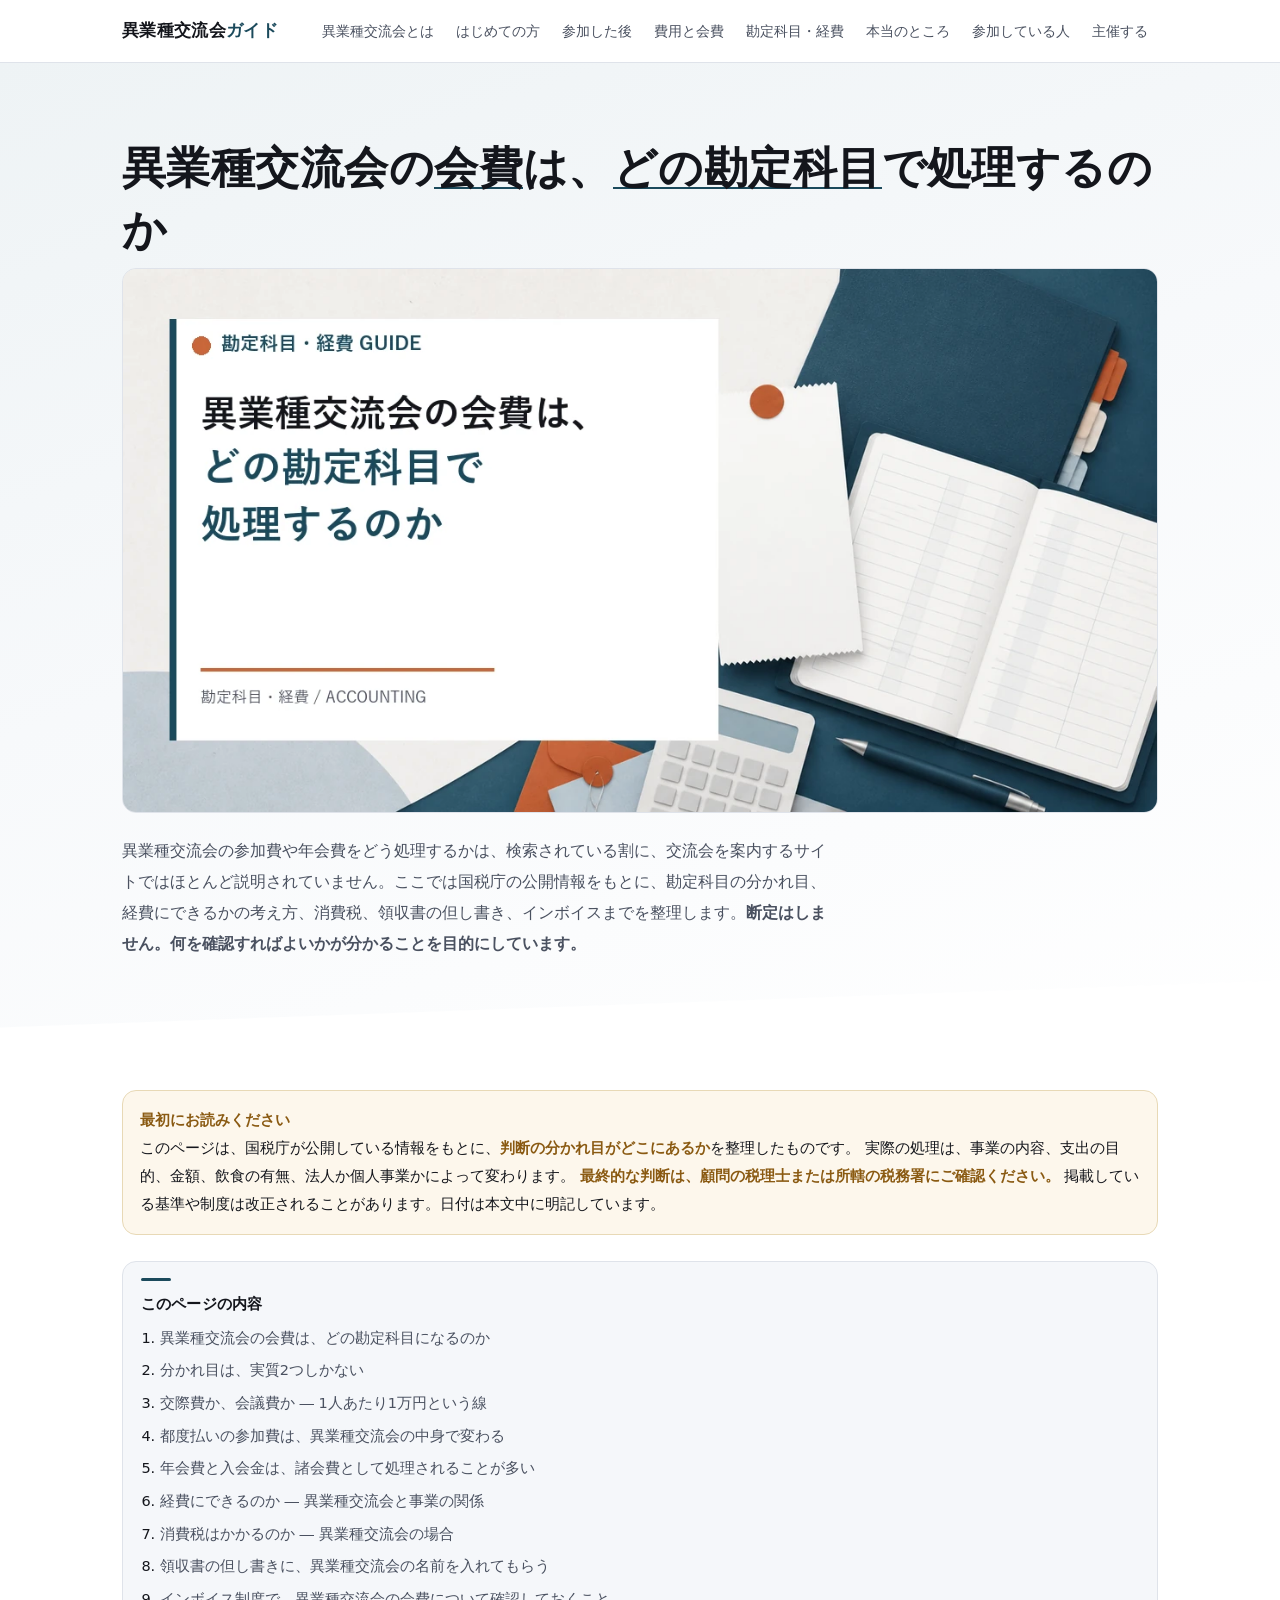
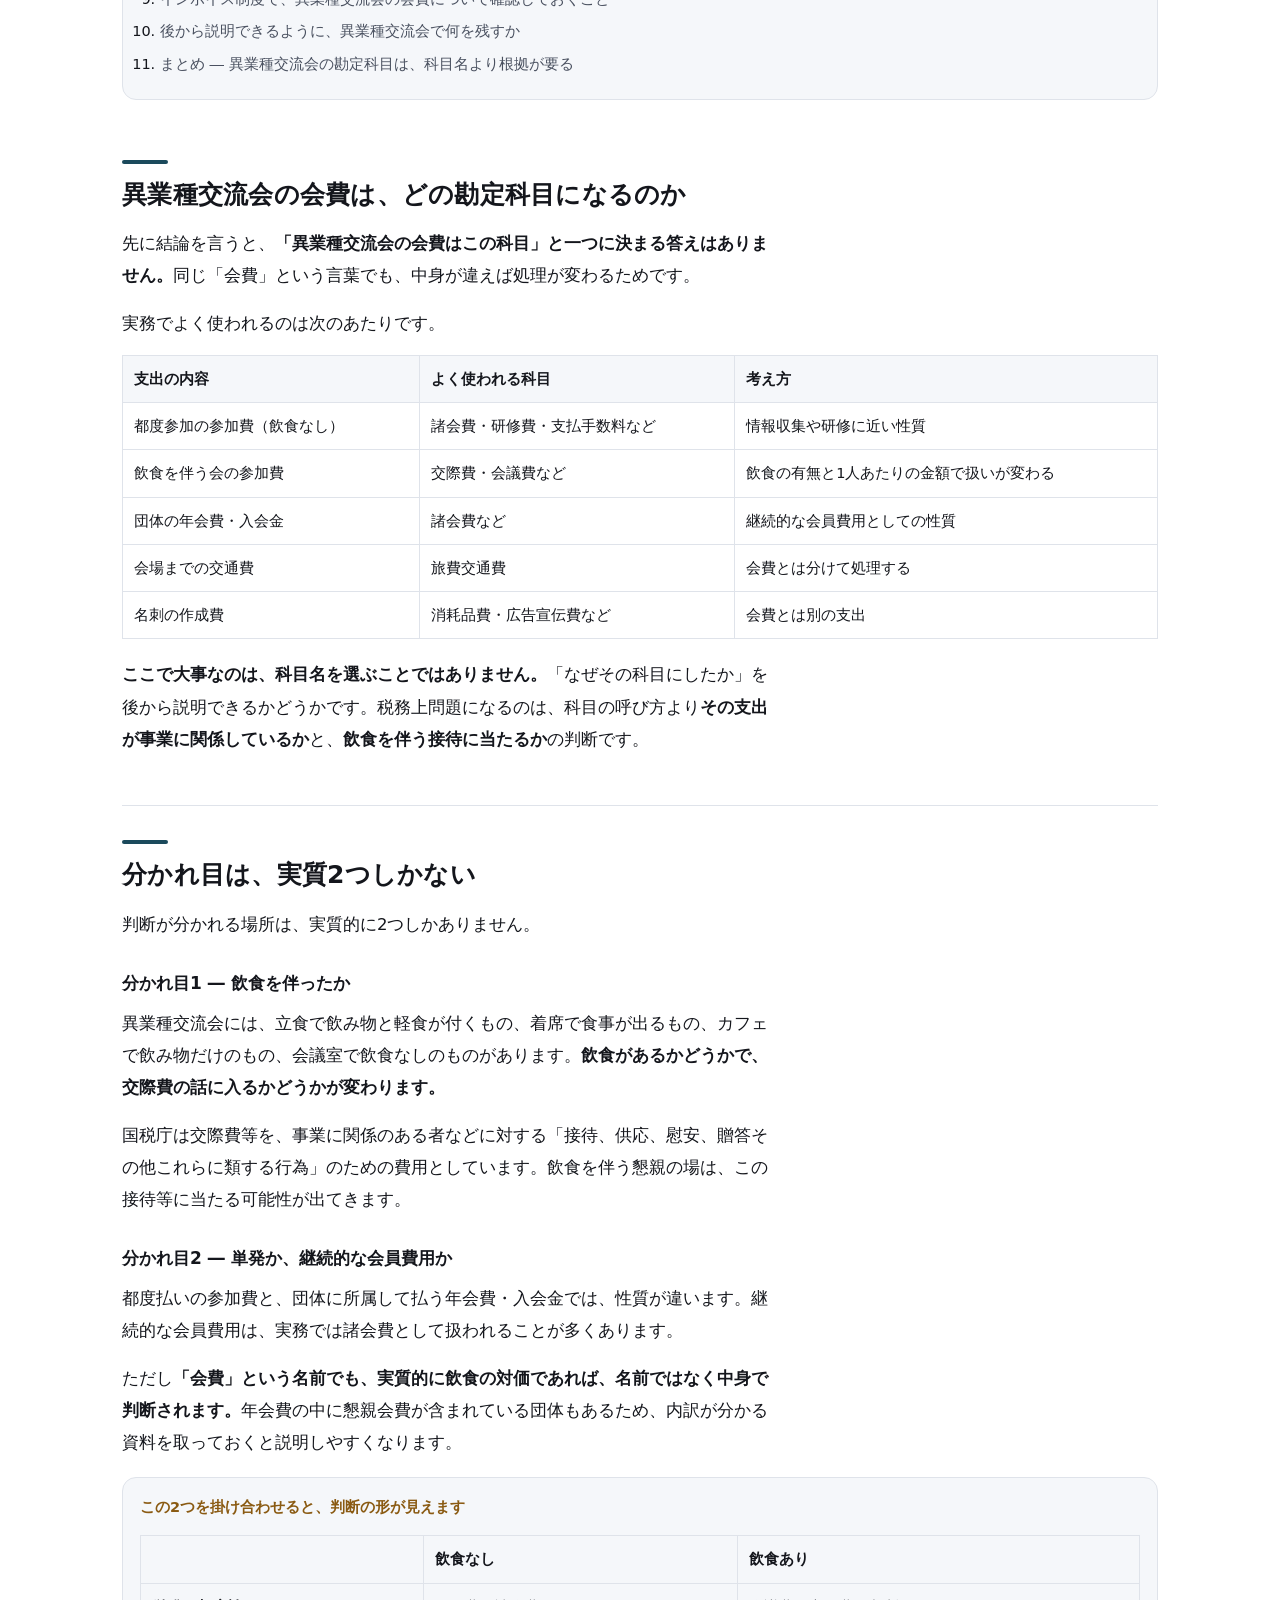
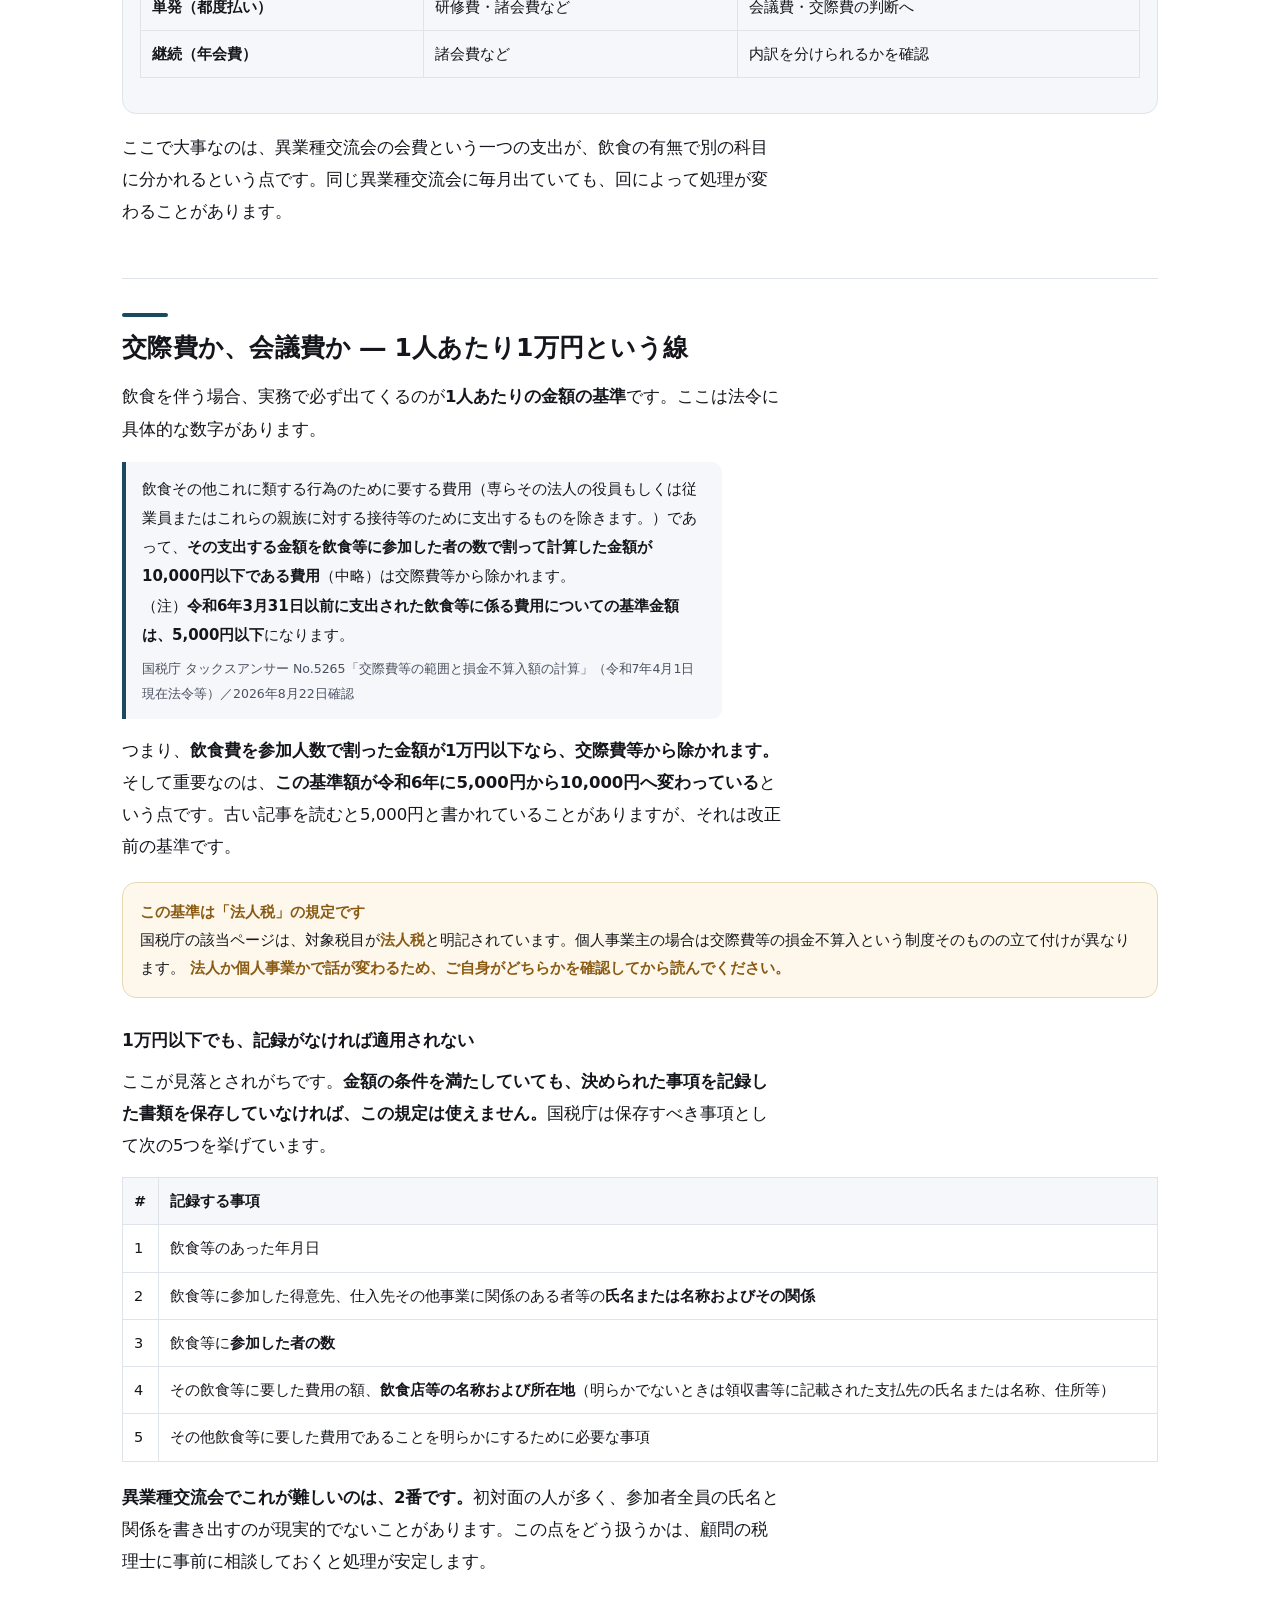
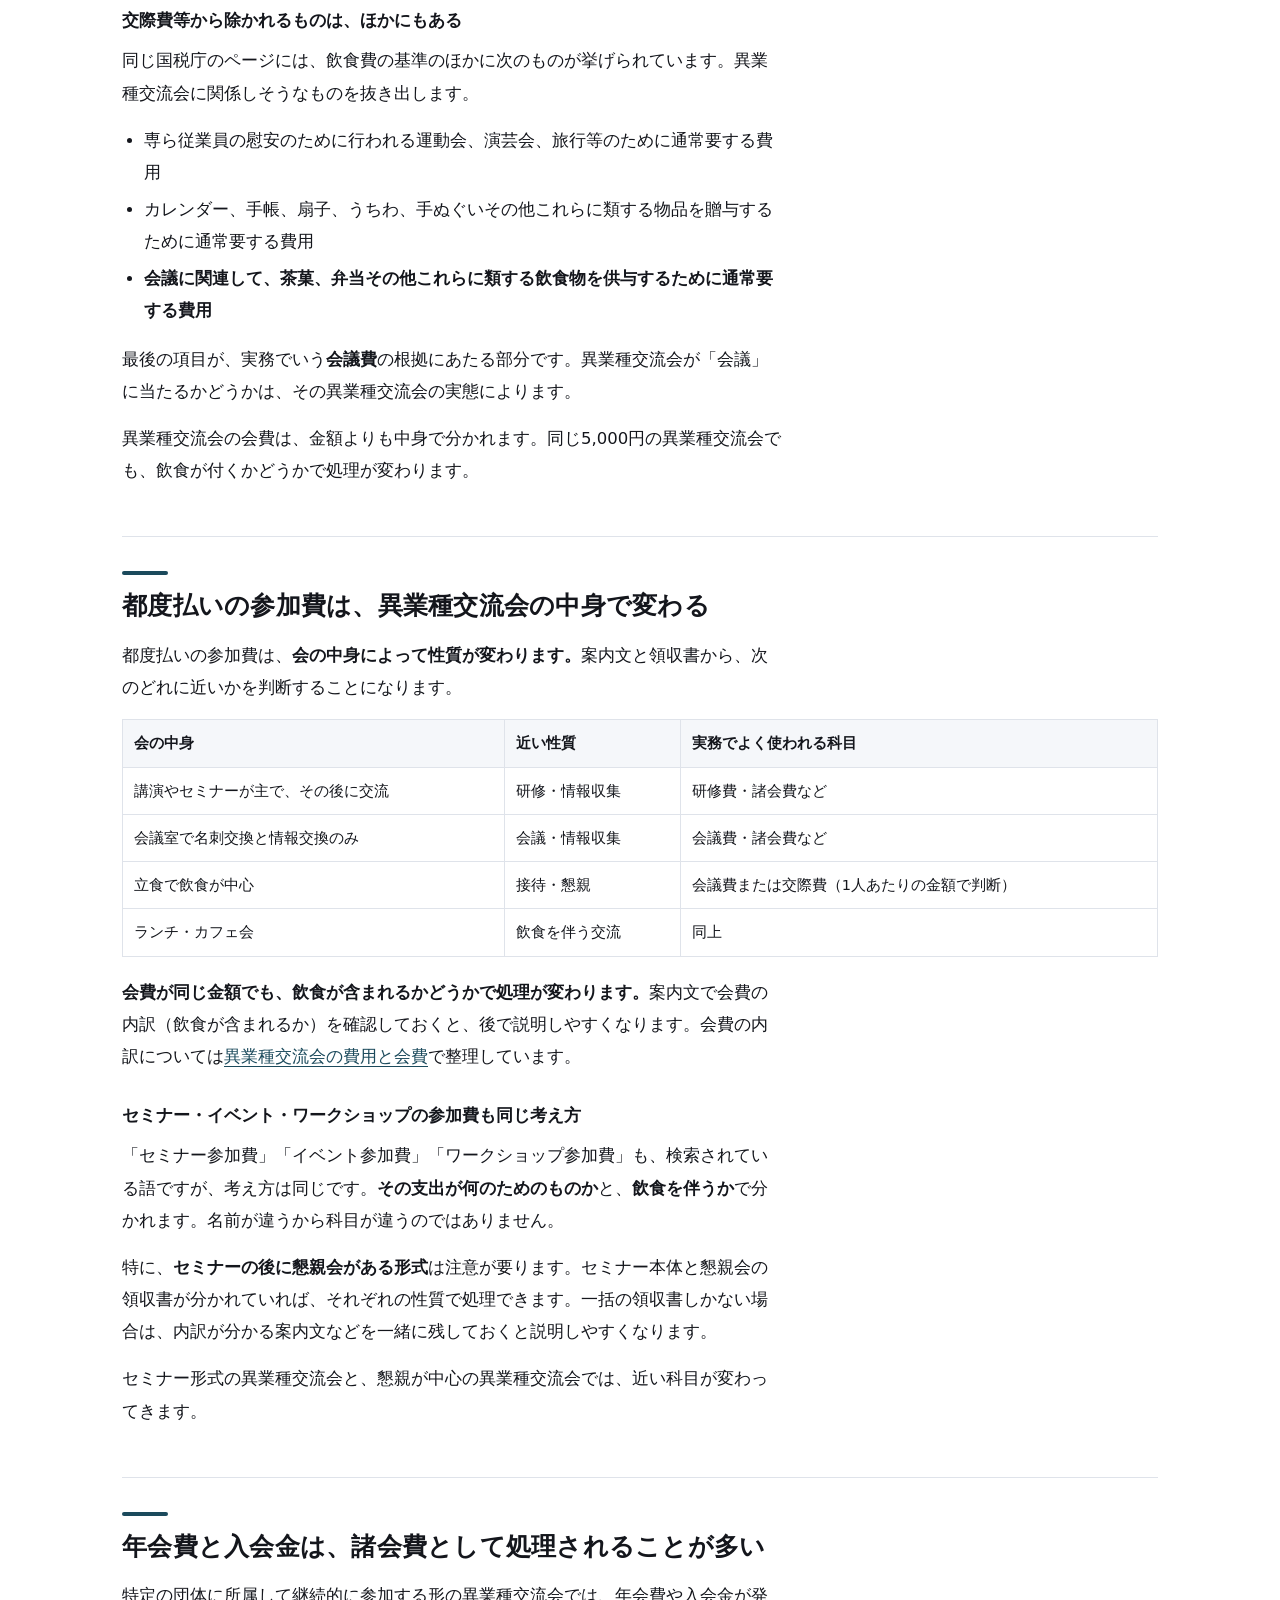
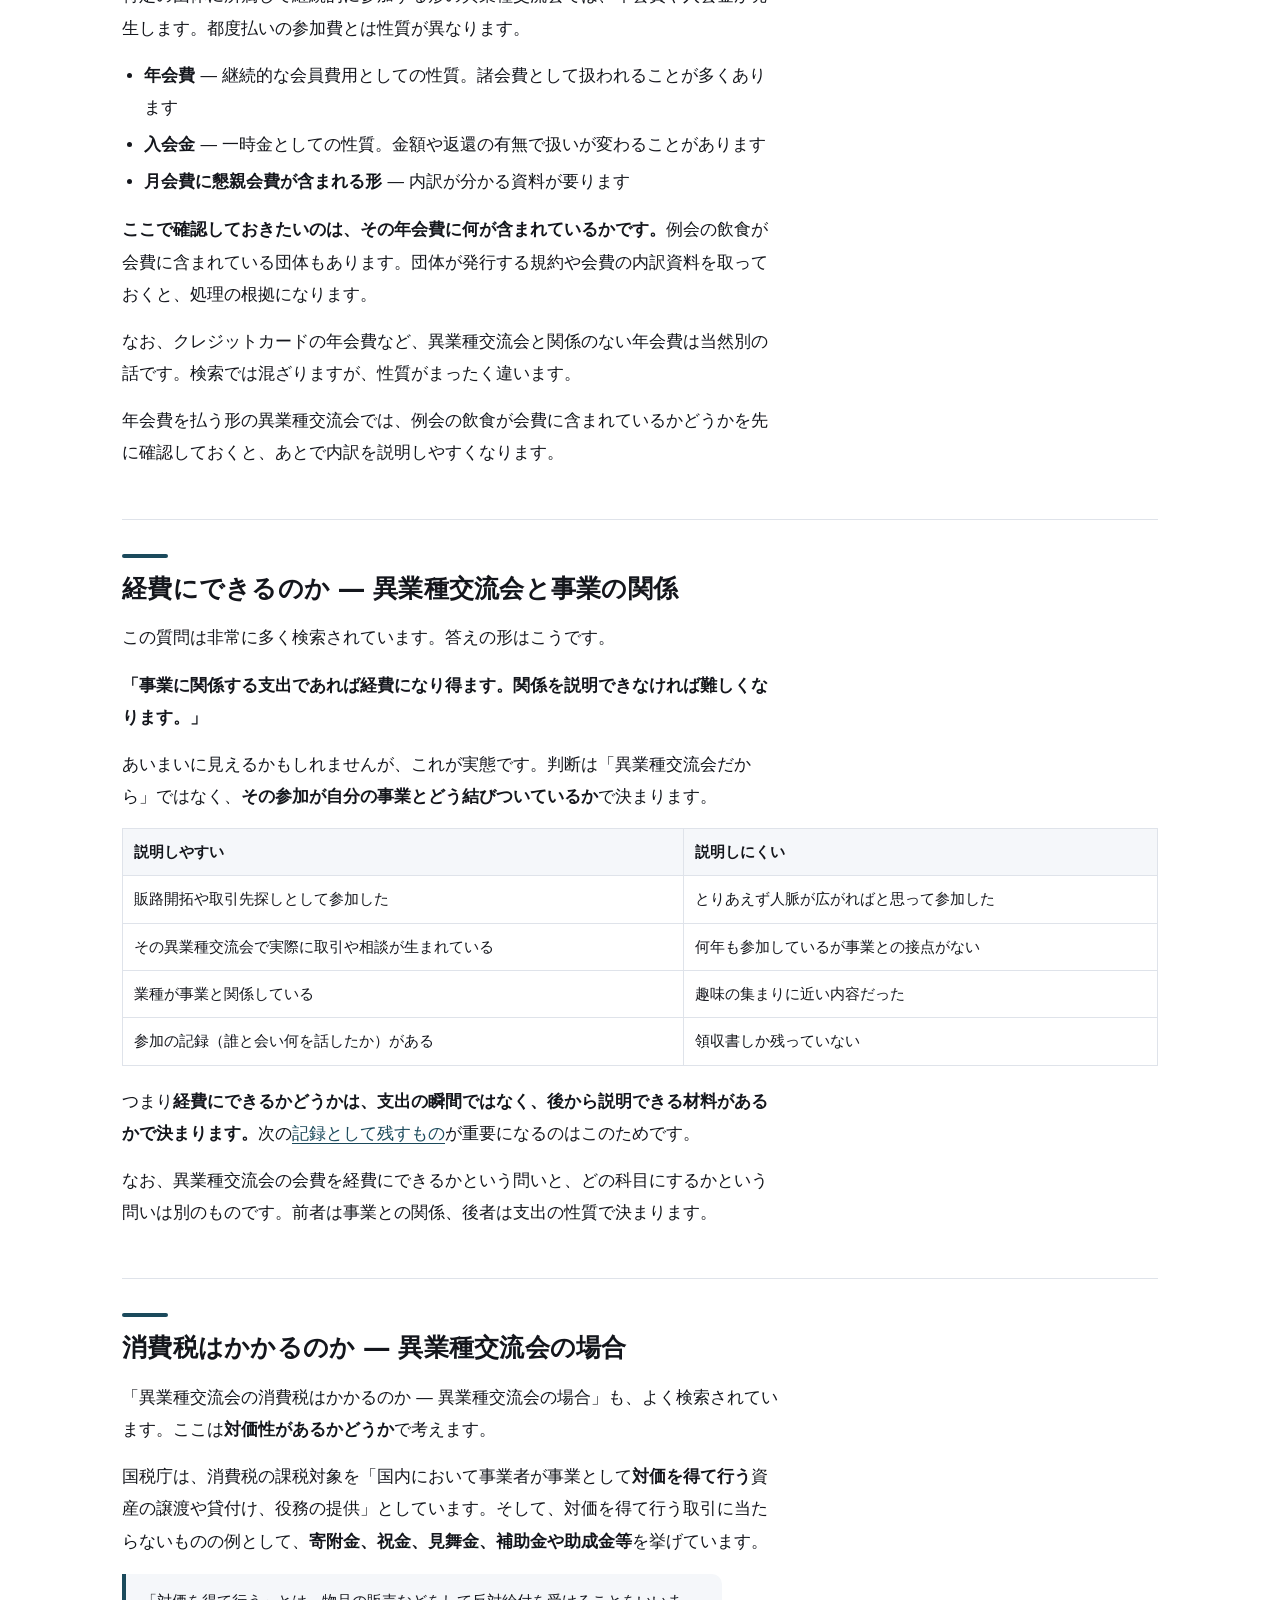
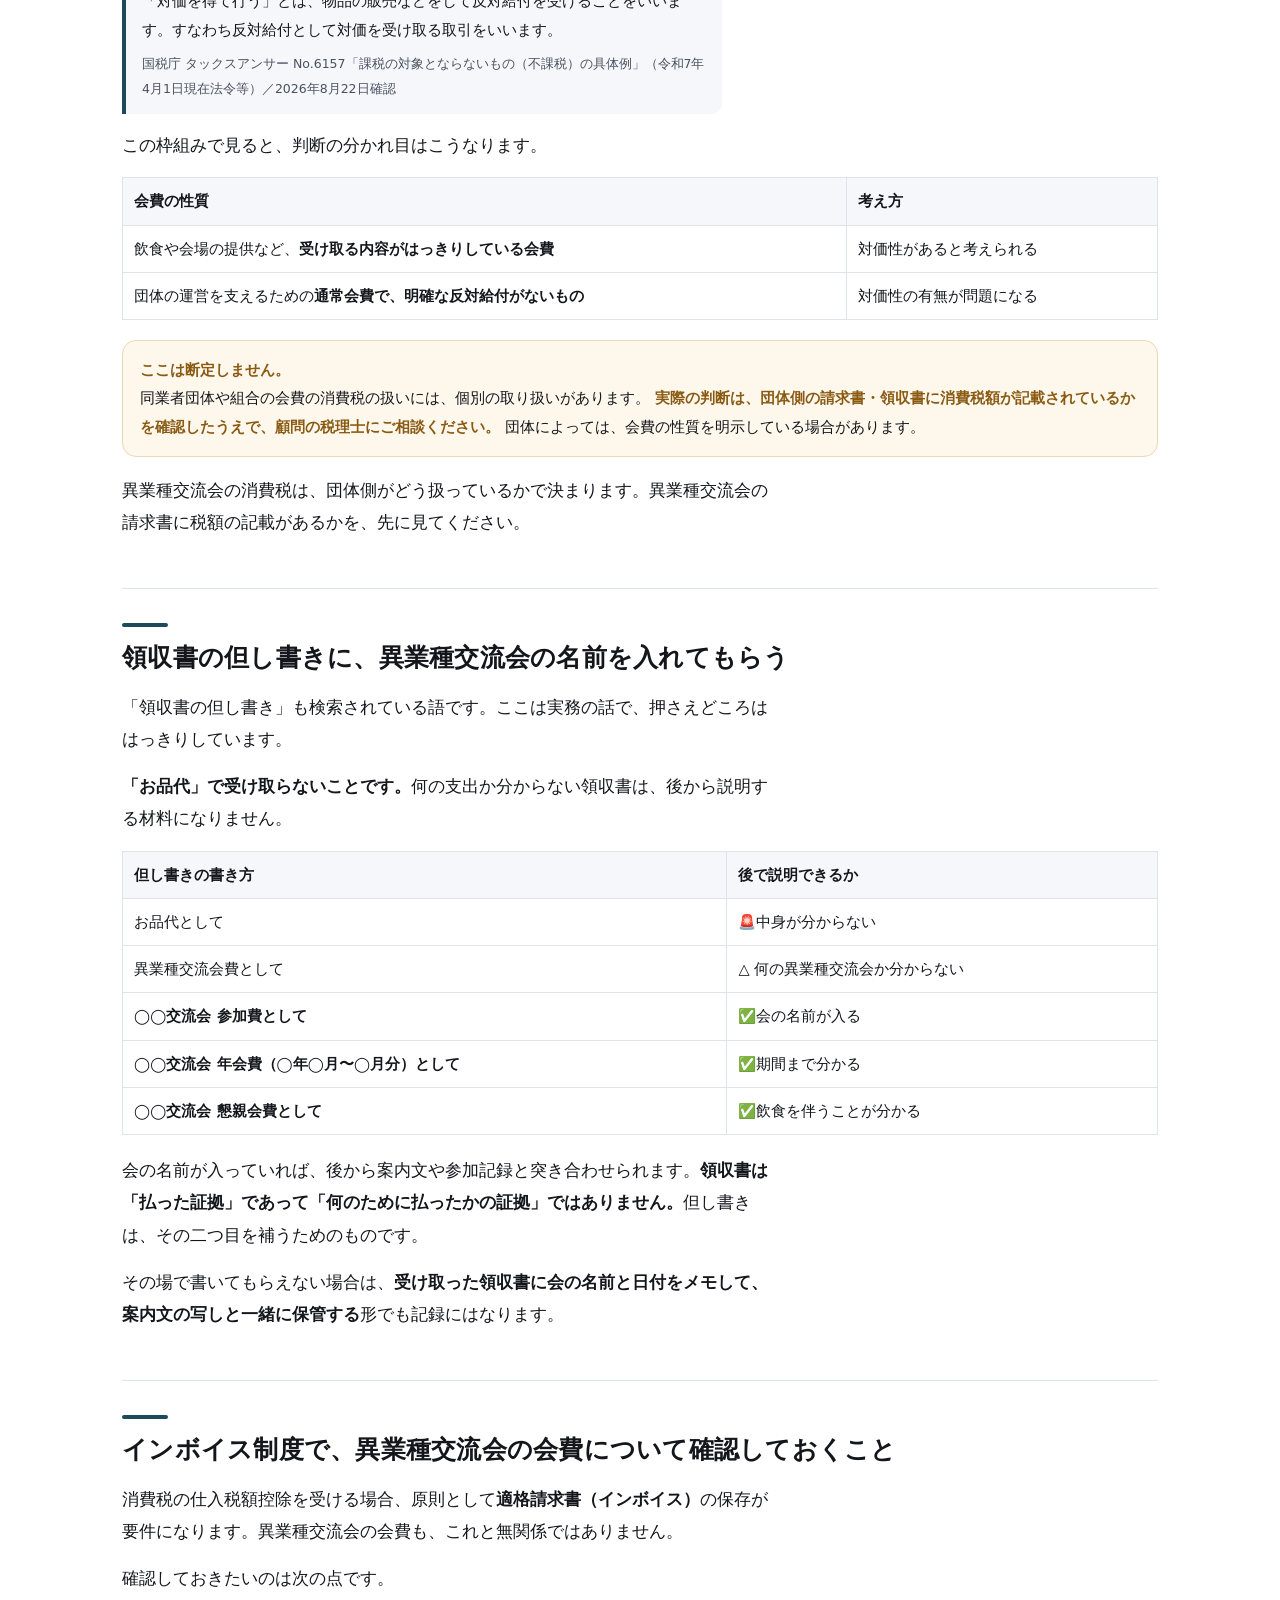
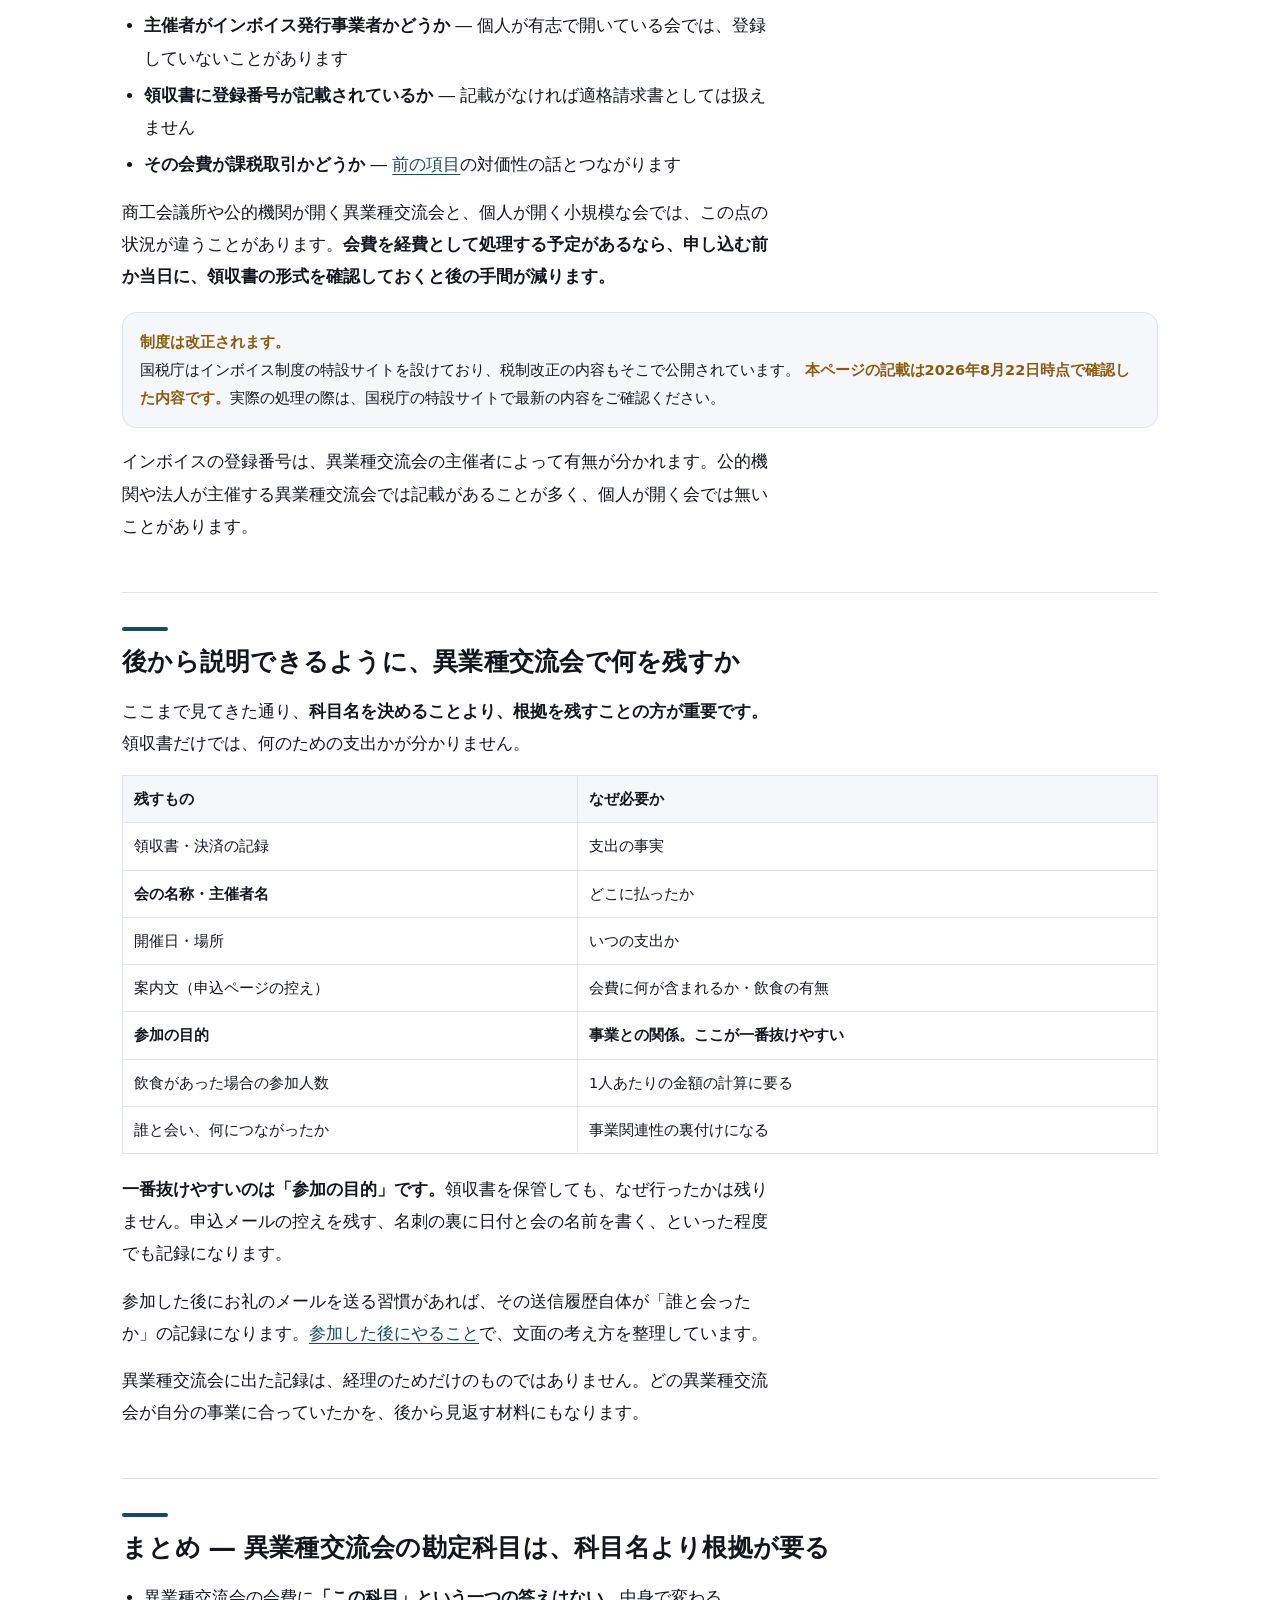
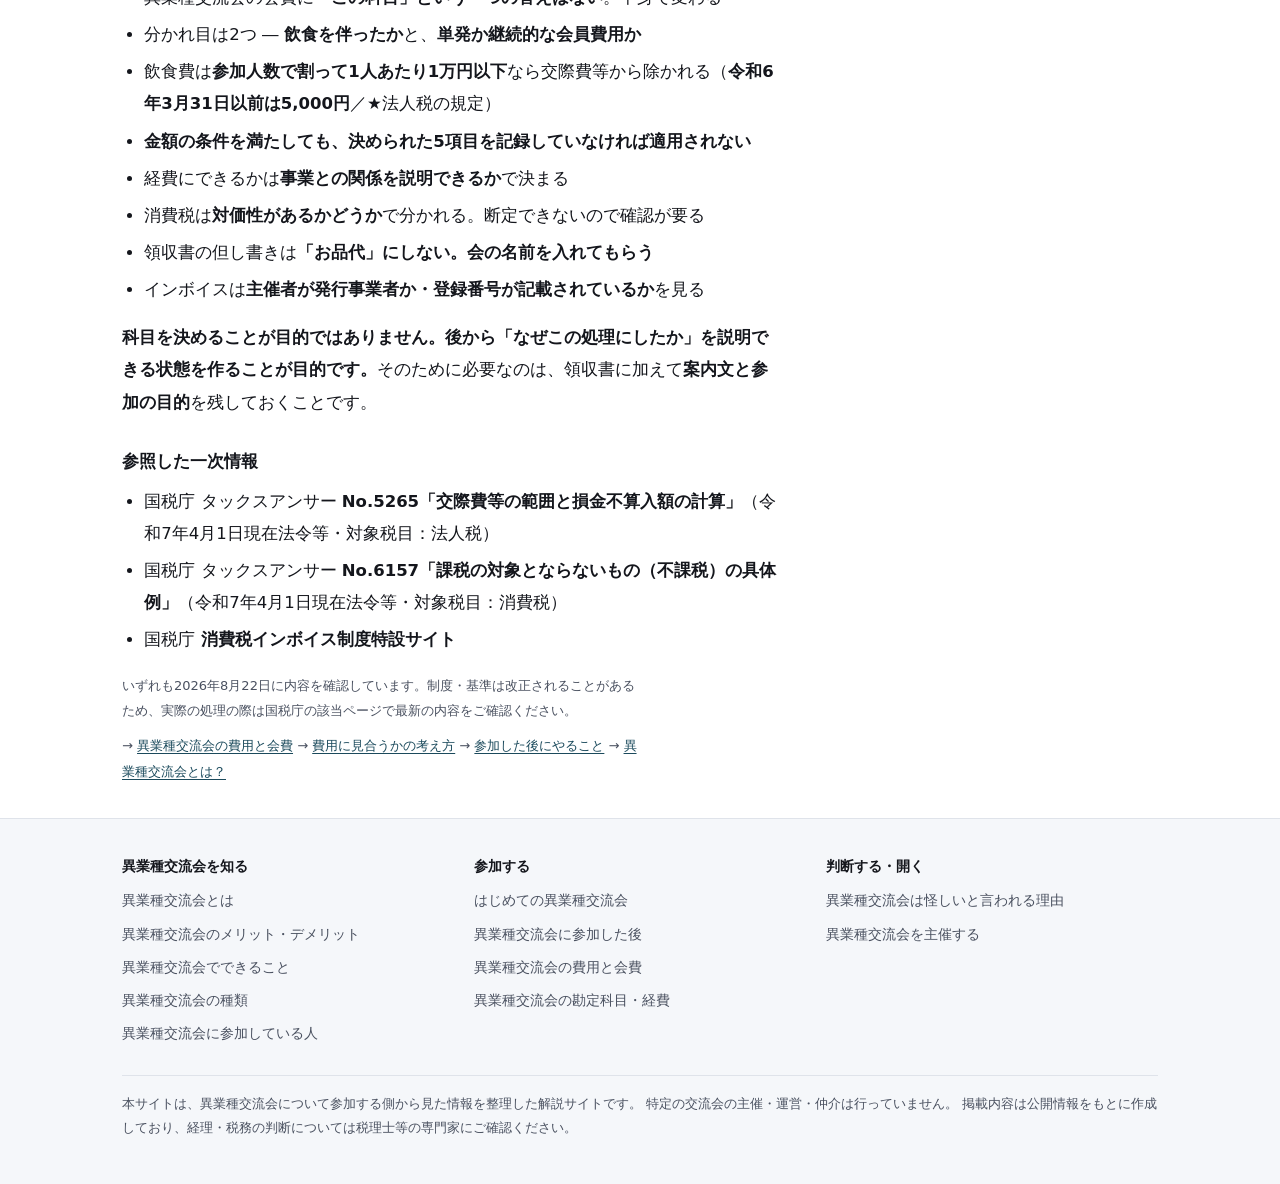
==== accounting/index.html @ c660d7a0 "異業種交流会の解説サイト12ページを初回登録（63,858字・アイキャッチ12枚） 「異業種交流会」で検索1位を取りにいく解説サイト。全国向けで地名ページは作らない。 既存の上位は「イベント一覧が縦に" ====
<!doctype html>
<html lang="ja">
<head>
<meta charset="utf-8">
<meta name="viewport" content="width=device-width,initial-scale=1">
<title>異業種交流会の会費と勘定科目｜経費・消費税・領収書・インボイス</title>
<meta name="description" content="異業種交流会の会費や参加費を、どの勘定科目で処理するか。交際費と会議費の分かれ目、経費にできるかの考え方、消費税の扱い、領収書の但し書き、インボイス制度まで、国税庁の公開情報をもとに「何を確認すればよいか」が分かる形で整理しました。">
<link rel="canonical" href="https://koryukai.akatsuki-system.online/accounting/">
<link rel="stylesheet" href="../css/base.css">
<meta name="robots" content="index,follow,max-image-preview:large">
<meta property="og:type" content="article">
<meta property="og:site_name" content="異業種交流会ガイド">
<meta property="og:locale" content="ja_JP">
<meta property="og:title" content="異業種交流会の会費と勘定科目｜経費・消費税・領収書・インボイス">
<meta property="og:description" content="異業種交流会の会費や参加費を、どの勘定科目で処理するか。交際費と会議費の分かれ目、経費にできるかの考え方、消費税の扱い、領収書の但し書き、インボイス制度まで、国税庁の公開情報をもとに「何を確認すればよいか」が分かる形で整理しました。">
<meta property="og:url" content="https://koryukai.akatsuki-system.online/accounting/">
<meta property="og:image" content="https://koryukai.akatsuki-system.online/img/hero-accounting.webp">
<meta property="og:image:width" content="1200">
<meta property="og:image:height" content="630">
<meta property="og:image:alt" content="異業種交流会の会費の勘定科目。交際費と会議費の分かれ目、経費処理、消費税とインボイス、領収書の保存要件">
<meta name="twitter:card" content="summary_large_image">
<link rel="icon" href="/favicon.ico" sizes="any">
<link rel="icon" type="image/png" sizes="32x32" href="/favicon-32x32.png">
<link rel="icon" type="image/png" sizes="16x16" href="/favicon-16x16.png">
<link rel="apple-touch-icon" sizes="180x180" href="/apple-touch-icon.png">
<link rel="manifest" href="/site.webmanifest">
<meta name="theme-color" content="#1b4a5c">
<script type="application/ld+json">{"@context": "https://schema.org", "@type": "Article", "headline": "異業種交流会の会費は、どの勘定科目で処理するのか", "description": "異業種交流会の会費や参加費を、どの勘定科目で処理するか。交際費と会議費の分かれ目、経費にできるかの考え方、消費税の扱い、領収書の但し書き、インボイス制度まで、国税庁の公開情報をもとに「何を確認すればよいか」が分かる形で整理しました。", "inLanguage": "ja", "dateModified": "2026-08-23", "image": "https://koryukai.akatsuki-system.online/img/hero-accounting.webp"}</script>
<script type="application/ld+json">{"@context": "https://schema.org", "@type": "BreadcrumbList", "itemListElement": [{"@type": "ListItem", "position": 1, "name": "異業種交流会とは", "item": "/"}, {"@type": "ListItem", "position": 2, "name": "異業種交流会の会費は、どの勘定科目で処理するのか"}]}</script>
</head>
<body>

<header class="hd">
  <div class="wrap">
    <a class="logo" href="/">異業種交流会<span>ガイド</span></a>
    <ul class="nav">
      <li><a href="/">異業種交流会とは</a>
        <div class="mega">
          <a href="/merit-demerit/">メリット・デメリット</a>
          <a href="/what/">異業種交流会でできること</a>
          <a href="/types/">異業種交流会の種類</a>
          <a href="/find/">異業種交流会の探し方</a>
        </div>
      </li>
      <li><a href="/first-time/">はじめての方</a></li>
      <li><a href="/after/">参加した後</a></li>
      <li><a href="/cost/">費用と会費</a></li>
      <li><a href="/accounting/" aria-current="page">勘定科目・経費</a></li>
      <li><a href="/truth/">本当のところ</a></li>
      <li><a href="/who/">参加している人</a></li>
      <li><a href="/organize/">主催する</a></li>
    </ul>
  </div>
</header>

<div class="hero">
  <div class="wrap">
    <h1 class="kt">異業種交流会の<span class="kt-add">会費</span>は、<span class="kt-add">どの勘定科目</span>で処理するのか</h1>
      <figure class="eyecatch">
        <img src="../img/hero-accounting.webp" width="1200" height="630" fetchpriority="high"
             alt="異業種交流会の会費の勘定科目。交際費と会議費の分かれ目、経費処理、消費税とインボイス、領収書の保存要件">
      </figure>
    <p class="lead">異業種交流会の参加費や年会費をどう処理するかは、検索されている割に、交流会を案内するサイトではほとんど説明されていません。ここでは国税庁の公開情報をもとに、勘定科目の分かれ目、経費にできるかの考え方、消費税、領収書の但し書き、インボイスまでを整理します。<b>断定はしません。何を確認すればよいかが分かることを目的にしています。</b></p>
  </div>
</div>

<main class="wrap">

  <div class="note warn">
    <b>最初にお読みください</b><br>
    このページは、国税庁が公開している情報をもとに、<b>判断の分かれ目がどこにあるか</b>を整理したものです。
    実際の処理は、事業の内容、支出の目的、金額、飲食の有無、法人か個人事業かによって変わります。
    <b>最終的な判断は、顧問の税理士または所轄の税務署にご確認ください。</b>
    掲載している基準や制度は改正されることがあります。日付は本文中に明記しています。
  </div>

  <nav class="toc">
    <h2>このページの内容</h2>
    <ol>
      <li><a href="#kanjo">異業種交流会の会費は、どの勘定科目になるのか</a></li>
      <li><a href="#wakareme">分かれ目は、実質2つしかない</a></li>
      <li><a href="#kosaihi">交際費か、会議費か ― 1人あたり1万円という線</a></li>
      <li><a href="#sanka">都度払いの参加費は、異業種交流会の中身で変わる</a></li>
      <li><a href="#nenkaihi">年会費と入会金は、諸会費として処理されることが多い</a></li>
      <li><a href="#keihi">経費にできるのか ― 異業種交流会と事業の関係</a></li>
      <li><a href="#shohizei">消費税はかかるのか ― 異業種交流会の場合</a></li>
      <li><a href="#ryoshu">領収書の但し書きに、異業種交流会の名前を入れてもらう</a></li>
      <li><a href="#invoice">インボイス制度で、異業種交流会の会費について確認しておくこと</a></li>
      <li><a href="#kiroku">後から説明できるように、異業種交流会で何を残すか</a></li>
      <li><a href="#matome">まとめ ― 異業種交流会の勘定科目は、科目名より根拠が要る</a></li>
    </ol>
  </nav>

  <section id="kanjo">
    <h2>異業種交流会の会費は、どの勘定科目になるのか</h2>
    <p>先に結論を言うと、<b>「異業種交流会の会費はこの科目」と一つに決まる答えはありません。</b>同じ「会費」という言葉でも、中身が違えば処理が変わるためです。</p>
    <p>実務でよく使われるのは次のあたりです。</p>
    <table>
      <thead><tr><th>支出の内容</th><th>よく使われる科目</th><th>考え方</th></tr></thead>
      <tbody>
        <tr><td>都度参加の参加費（飲食なし）</td><td>諸会費・研修費・支払手数料など</td><td>情報収集や研修に近い性質</td></tr>
        <tr><td>飲食を伴う会の参加費</td><td>交際費・会議費など</td><td>飲食の有無と1人あたりの金額で扱いが変わる</td></tr>
        <tr><td>団体の年会費・入会金</td><td>諸会費など</td><td>継続的な会員費用としての性質</td></tr>
        <tr><td>会場までの交通費</td><td>旅費交通費</td><td>会費とは分けて処理する</td></tr>
        <tr><td>名刺の作成費</td><td>消耗品費・広告宣伝費など</td><td>会費とは別の支出</td></tr>
      </tbody>
    </table>
    <p><b>ここで大事なのは、科目名を選ぶことではありません。</b>「なぜその科目にしたか」を後から説明できるかどうかです。税務上問題になるのは、科目の呼び方より<b>その支出が事業に関係しているか</b>と、<b>飲食を伴う接待に当たるか</b>の判断です。</p>
  </section>

  <section id="wakareme">
    <h2>分かれ目は、実質2つしかない</h2>
    <p>判断が分かれる場所は、実質的に2つしかありません。</p>

    <h3>分かれ目1 ― 飲食を伴ったか</h3>
    <p>異業種交流会には、立食で飲み物と軽食が付くもの、着席で食事が出るもの、カフェで飲み物だけのもの、会議室で飲食なしのものがあります。<b>飲食があるかどうかで、交際費の話に入るかどうかが変わります。</b></p>
    <p>国税庁は交際費等を、事業に関係のある者などに対する「接待、供応、慰安、贈答その他これらに類する行為」のための費用としています。飲食を伴う懇親の場は、この接待等に当たる可能性が出てきます。</p>

    <h3>分かれ目2 ― 単発か、継続的な会員費用か</h3>
    <p>都度払いの参加費と、団体に所属して払う年会費・入会金では、性質が違います。継続的な会員費用は、実務では諸会費として扱われることが多くあります。</p>
    <p>ただし<b>「会費」という名前でも、実質的に飲食の対価であれば、名前ではなく中身で判断されます。</b>年会費の中に懇親会費が含まれている団体もあるため、内訳が分かる資料を取っておくと説明しやすくなります。</p>

    <div class="note">
      <b>この2つを掛け合わせると、判断の形が見えます</b>
      <table>
        <thead><tr><th></th><th>飲食なし</th><th>飲食あり</th></tr></thead>
        <tbody>
          <tr><th>単発（都度払い）</th><td>研修費・諸会費など</td><td>会議費・交際費の判断へ</td></tr>
          <tr><th>継続（年会費）</th><td>諸会費など</td><td>内訳を分けられるかを確認</td></tr>
        </tbody>
      </table>
    </div>
    <p>ここで大事なのは、異業種交流会の会費という一つの支出が、飲食の有無で別の科目に分かれるという点です。同じ異業種交流会に毎月出ていても、回によって処理が変わることがあります。</p>
  </section>

  <section id="kosaihi">
    <h2>交際費か、会議費か ― 1人あたり1万円という線</h2>
    <p>飲食を伴う場合、実務で必ず出てくるのが<b>1人あたりの金額の基準</b>です。ここは法令に具体的な数字があります。</p>

    <blockquote>
      飲食その他これに類する行為のために要する費用（専らその法人の役員もしくは従業員またはこれらの親族に対する接待等のために支出するものを除きます。）であって、<b>その支出する金額を飲食等に参加した者の数で割って計算した金額が10,000円以下である費用</b>（中略）は交際費等から除かれます。<br>
      （注）<b>令和6年3月31日以前に支出された飲食等に係る費用についての基準金額は、5,000円以下</b>になります。
      <cite>国税庁 タックスアンサー No.5265「交際費等の範囲と損金不算入額の計算」（令和7年4月1日現在法令等）／2026年8月22日確認</cite>
    </blockquote>

    <p>つまり、<b>飲食費を参加人数で割った金額が1万円以下なら、交際費等から除かれます。</b>そして重要なのは、<b>この基準額が令和6年に5,000円から10,000円へ変わっている</b>という点です。古い記事を読むと5,000円と書かれていることがありますが、それは改正前の基準です。</p>

    <div class="note warn">
      <b>この基準は「法人税」の規定です</b><br>
      国税庁の該当ページは、対象税目が<b>法人税</b>と明記されています。個人事業主の場合は交際費等の損金不算入という制度そのものの立て付けが異なります。
      <b>法人か個人事業かで話が変わるため、ご自身がどちらかを確認してから読んでください。</b>
    </div>

    <h3>1万円以下でも、記録がなければ適用されない</h3>
    <p>ここが見落とされがちです。<b>金額の条件を満たしていても、決められた事項を記録した書類を保存していなければ、この規定は使えません。</b>国税庁は保存すべき事項として次の5つを挙げています。</p>
    <table>
      <thead><tr><th>#</th><th>記録する事項</th></tr></thead>
      <tbody>
        <tr><td>1</td><td>飲食等のあった年月日</td></tr>
        <tr><td>2</td><td>飲食等に参加した得意先、仕入先その他事業に関係のある者等の<b>氏名または名称およびその関係</b></td></tr>
        <tr><td>3</td><td>飲食等に<b>参加した者の数</b></td></tr>
        <tr><td>4</td><td>その飲食等に要した費用の額、<b>飲食店等の名称および所在地</b>（明らかでないときは領収書等に記載された支払先の氏名または名称、住所等）</td></tr>
        <tr><td>5</td><td>その他飲食等に要した費用であることを明らかにするために必要な事項</td></tr>
      </tbody>
    </table>
    <p><b>異業種交流会でこれが難しいのは、2番です。</b>初対面の人が多く、参加者全員の氏名と関係を書き出すのが現実的でないことがあります。この点をどう扱うかは、顧問の税理士に事前に相談しておくと処理が安定します。</p>

    <h3>交際費等から除かれるものは、ほかにもある</h3>
    <p>同じ国税庁のページには、飲食費の基準のほかに次のものが挙げられています。異業種交流会に関係しそうなものを抜き出します。</p>
    <ul>
      <li>専ら従業員の慰安のために行われる運動会、演芸会、旅行等のために通常要する費用</li>
      <li>カレンダー、手帳、扇子、うちわ、手ぬぐいその他これらに類する物品を贈与するために通常要する費用</li>
      <li><b>会議に関連して、茶菓、弁当その他これらに類する飲食物を供与するために通常要する費用</b></li>
    </ul>
    <p>最後の項目が、実務でいう<b>会議費</b>の根拠にあたる部分です。異業種交流会が「会議」に当たるかどうかは、その異業種交流会の実態によります。</p>
    <p>異業種交流会の会費は、金額よりも中身で分かれます。同じ5,000円の異業種交流会でも、飲食が付くかどうかで処理が変わります。</p>
  </section>

  <section id="sanka">
    <h2>都度払いの参加費は、異業種交流会の中身で変わる</h2>
    <p>都度払いの参加費は、<b>会の中身によって性質が変わります。</b>案内文と領収書から、次のどれに近いかを判断することになります。</p>
    <table>
      <thead><tr><th>会の中身</th><th>近い性質</th><th>実務でよく使われる科目</th></tr></thead>
      <tbody>
        <tr><td>講演やセミナーが主で、その後に交流</td><td>研修・情報収集</td><td>研修費・諸会費など</td></tr>
        <tr><td>会議室で名刺交換と情報交換のみ</td><td>会議・情報収集</td><td>会議費・諸会費など</td></tr>
        <tr><td>立食で飲食が中心</td><td>接待・懇親</td><td>会議費または交際費（1人あたりの金額で判断）</td></tr>
        <tr><td>ランチ・カフェ会</td><td>飲食を伴う交流</td><td>同上</td></tr>
      </tbody>
    </table>
    <p><b>会費が同じ金額でも、飲食が含まれるかどうかで処理が変わります。</b>案内文で会費の内訳（飲食が含まれるか）を確認しておくと、後で説明しやすくなります。会費の内訳については<a href="/cost/">異業種交流会の費用と会費</a>で整理しています。</p>

    <h3>セミナー・イベント・ワークショップの参加費も同じ考え方</h3>
    <p>「セミナー参加費」「イベント参加費」「ワークショップ参加費」も、検索されている語ですが、考え方は同じです。<b>その支出が何のためのものか</b>と、<b>飲食を伴うか</b>で分かれます。名前が違うから科目が違うのではありません。</p>
    <p>特に、<b>セミナーの後に懇親会がある形式</b>は注意が要ります。セミナー本体と懇親会の領収書が分かれていれば、それぞれの性質で処理できます。一括の領収書しかない場合は、内訳が分かる案内文などを一緒に残しておくと説明しやすくなります。</p>
    <p>セミナー形式の異業種交流会と、懇親が中心の異業種交流会では、近い科目が変わってきます。</p>
  </section>

  <section id="nenkaihi">
    <h2>年会費と入会金は、諸会費として処理されることが多い</h2>
    <p>特定の団体に所属して継続的に参加する形の異業種交流会では、年会費や入会金が発生します。都度払いの参加費とは性質が異なります。</p>
    <ul>
      <li><b>年会費</b> ― 継続的な会員費用としての性質。諸会費として扱われることが多くあります</li>
      <li><b>入会金</b> ― 一時金としての性質。金額や返還の有無で扱いが変わることがあります</li>
      <li><b>月会費に懇親会費が含まれる形</b> ― 内訳が分かる資料が要ります</li>
    </ul>
    <p><b>ここで確認しておきたいのは、その年会費に何が含まれているかです。</b>例会の飲食が会費に含まれている団体もあります。団体が発行する規約や会費の内訳資料を取っておくと、処理の根拠になります。</p>
    <p>なお、クレジットカードの年会費など、異業種交流会と関係のない年会費は当然別の話です。検索では混ざりますが、性質がまったく違います。</p>
    <p>年会費を払う形の異業種交流会では、例会の飲食が会費に含まれているかどうかを先に確認しておくと、あとで内訳を説明しやすくなります。</p>
  </section>

  <section id="keihi">
    <h2>経費にできるのか ― 異業種交流会と事業の関係</h2>
    <p>この質問は非常に多く検索されています。答えの形はこうです。</p>
    <p><b>「事業に関係する支出であれば経費になり得ます。関係を説明できなければ難しくなります。」</b></p>
    <p>あいまいに見えるかもしれませんが、これが実態です。判断は「異業種交流会だから」ではなく、<b>その参加が自分の事業とどう結びついているか</b>で決まります。</p>
    <table>
      <thead><tr><th>説明しやすい</th><th>説明しにくい</th></tr></thead>
      <tbody>
        <tr><td>販路開拓や取引先探しとして参加した</td><td>とりあえず人脈が広がればと思って参加した</td></tr>
        <tr><td>その異業種交流会で実際に取引や相談が生まれている</td><td>何年も参加しているが事業との接点がない</td></tr>
        <tr><td>業種が事業と関係している</td><td>趣味の集まりに近い内容だった</td></tr>
        <tr><td>参加の記録（誰と会い何を話したか）がある</td><td>領収書しか残っていない</td></tr>
      </tbody>
    </table>
    <p>つまり<b>経費にできるかどうかは、支出の瞬間ではなく、後から説明できる材料があるかで決まります。</b>次の<a href="#kiroku">記録として残すもの</a>が重要になるのはこのためです。</p>
    <p>なお、異業種交流会の会費を経費にできるかという問いと、どの科目にするかという問いは別のものです。前者は事業との関係、後者は支出の性質で決まります。</p>
  </section>

  <section id="shohizei">
    <h2>消費税はかかるのか ― 異業種交流会の場合</h2>
    <p>「異業種交流会の消費税はかかるのか ― 異業種交流会の場合」も、よく検索されています。ここは<b>対価性があるかどうか</b>で考えます。</p>
    <p>国税庁は、消費税の課税対象を「国内において事業者が事業として<b>対価を得て行う</b>資産の譲渡や貸付け、役務の提供」としています。そして、対価を得て行う取引に当たらないものの例として、<b>寄附金、祝金、見舞金、補助金や助成金等</b>を挙げています。</p>
    <blockquote>
      「対価を得て行う」とは、物品の販売などをして反対給付を受けることをいいます。すなわち反対給付として対価を受け取る取引をいいます。
      <cite>国税庁 タックスアンサー No.6157「課税の対象とならないもの（不課税）の具体例」（令和7年4月1日現在法令等）／2026年8月22日確認</cite>
    </blockquote>
    <p>この枠組みで見ると、判断の分かれ目はこうなります。</p>
    <table>
      <thead><tr><th>会費の性質</th><th>考え方</th></tr></thead>
      <tbody>
        <tr><td>飲食や会場の提供など、<b>受け取る内容がはっきりしている会費</b></td><td>対価性があると考えられる</td></tr>
        <tr><td>団体の運営を支えるための<b>通常会費で、明確な反対給付がないもの</b></td><td>対価性の有無が問題になる</td></tr>
      </tbody>
    </table>
    <div class="note warn">
      <b>ここは断定しません。</b><br>
      同業者団体や組合の会費の消費税の扱いには、個別の取り扱いがあります。
      <b>実際の判断は、団体側の請求書・領収書に消費税額が記載されているかを確認したうえで、顧問の税理士にご相談ください。</b>
      団体によっては、会費の性質を明示している場合があります。
    </div>
    <p>異業種交流会の消費税は、団体側がどう扱っているかで決まります。異業種交流会の請求書に税額の記載があるかを、先に見てください。</p>
  </section>

  <section id="ryoshu">
    <h2>領収書の但し書きに、異業種交流会の名前を入れてもらう</h2>
    <p>「領収書の但し書き」も検索されている語です。ここは実務の話で、押さえどころははっきりしています。</p>
    <p><b>「お品代」で受け取らないことです。</b>何の支出か分からない領収書は、後から説明する材料になりません。</p>
    <table>
      <thead><tr><th>但し書きの書き方</th><th>後で説明できるか</th></tr></thead>
      <tbody>
        <tr><td>お品代として</td><td>🚨中身が分からない</td></tr>
        <tr><td>異業種交流会費として</td><td>△ 何の異業種交流会か分からない</td></tr>
        <tr><td><b>◯◯交流会 参加費として</b></td><td>✅会の名前が入る</td></tr>
        <tr><td><b>◯◯交流会 年会費（◯年◯月〜◯月分）として</b></td><td>✅期間まで分かる</td></tr>
        <tr><td><b>◯◯交流会 懇親会費として</b></td><td>✅飲食を伴うことが分かる</td></tr>
      </tbody>
    </table>
    <p>会の名前が入っていれば、後から案内文や参加記録と突き合わせられます。<b>領収書は「払った証拠」であって「何のために払ったかの証拠」ではありません。</b>但し書きは、その二つ目を補うためのものです。</p>
    <p>その場で書いてもらえない場合は、<b>受け取った領収書に会の名前と日付をメモして、案内文の写しと一緒に保管する</b>形でも記録にはなります。</p>
  </section>

  <section id="invoice">
    <h2>インボイス制度で、異業種交流会の会費について確認しておくこと</h2>
    <p>消費税の仕入税額控除を受ける場合、原則として<b>適格請求書（インボイス）</b>の保存が要件になります。異業種交流会の会費も、これと無関係ではありません。</p>
    <p>確認しておきたいのは次の点です。</p>
    <ul>
      <li><b>主催者がインボイス発行事業者かどうか</b> ― 個人が有志で開いている会では、登録していないことがあります</li>
      <li><b>領収書に登録番号が記載されているか</b> ― 記載がなければ適格請求書としては扱えません</li>
      <li><b>その会費が課税取引かどうか</b> ― <a href="#shohizei">前の項目</a>の対価性の話とつながります</li>
    </ul>
    <p>商工会議所や公的機関が開く異業種交流会と、個人が開く小規模な会では、この点の状況が違うことがあります。<b>会費を経費として処理する予定があるなら、申し込む前か当日に、領収書の形式を確認しておくと後の手間が減ります。</b></p>
    <div class="note">
      <b>制度は改正されます。</b><br>
      国税庁はインボイス制度の特設サイトを設けており、税制改正の内容もそこで公開されています。
      <b>本ページの記載は2026年8月22日時点で確認した内容です。</b>実際の処理の際は、国税庁の特設サイトで最新の内容をご確認ください。
    </div>
    <p>インボイスの登録番号は、異業種交流会の主催者によって有無が分かれます。公的機関や法人が主催する異業種交流会では記載があることが多く、個人が開く会では無いことがあります。</p>
  </section>

  <section id="kiroku">
    <h2>後から説明できるように、異業種交流会で何を残すか</h2>
    <p>ここまで見てきた通り、<b>科目名を決めることより、根拠を残すことの方が重要です。</b>領収書だけでは、何のための支出かが分かりません。</p>
    <table>
      <thead><tr><th>残すもの</th><th>なぜ必要か</th></tr></thead>
      <tbody>
        <tr><td>領収書・決済の記録</td><td>支出の事実</td></tr>
        <tr><td><b>会の名称・主催者名</b></td><td>どこに払ったか</td></tr>
        <tr><td>開催日・場所</td><td>いつの支出か</td></tr>
        <tr><td>案内文（申込ページの控え）</td><td>会費に何が含まれるか・飲食の有無</td></tr>
        <tr><td><b>参加の目的</b></td><td><b>事業との関係。ここが一番抜けやすい</b></td></tr>
        <tr><td>飲食があった場合の参加人数</td><td>1人あたりの金額の計算に要る</td></tr>
        <tr><td>誰と会い、何につながったか</td><td>事業関連性の裏付けになる</td></tr>
      </tbody>
    </table>
    <p><b>一番抜けやすいのは「参加の目的」です。</b>領収書を保管しても、なぜ行ったかは残りません。申込メールの控えを残す、名刺の裏に日付と会の名前を書く、といった程度でも記録になります。</p>
    <p>参加した後にお礼のメールを送る習慣があれば、その送信履歴自体が「誰と会ったか」の記録になります。<a href="/after/">参加した後にやること</a>で、文面の考え方を整理しています。</p>
    <p>異業種交流会に出た記録は、経理のためだけのものではありません。どの異業種交流会が自分の事業に合っていたかを、後から見返す材料にもなります。</p>
  </section>

  <section id="matome">
    <h2>まとめ ― 異業種交流会の勘定科目は、科目名より根拠が要る</h2>
    <ul>
      <li>異業種交流会の会費に<b>「この科目」という一つの答えはない</b>。中身で変わる</li>
      <li>分かれ目は2つ ― <b>飲食を伴ったか</b>と、<b>単発か継続的な会員費用か</b></li>
      <li>飲食費は<b>参加人数で割って1人あたり1万円以下</b>なら交際費等から除かれる（<b>令和6年3月31日以前は5,000円</b>／★法人税の規定）</li>
      <li><b>金額の条件を満たしても、決められた5項目を記録していなければ適用されない</b></li>
      <li>経費にできるかは<b>事業との関係を説明できるか</b>で決まる</li>
      <li>消費税は<b>対価性があるかどうか</b>で分かれる。断定できないので確認が要る</li>
      <li>領収書の但し書きは<b>「お品代」にしない。会の名前を入れてもらう</b></li>
      <li>インボイスは<b>主催者が発行事業者か・登録番号が記載されているか</b>を見る</li>
    </ul>
    <p><b>科目を決めることが目的ではありません。後から「なぜこの処理にしたか」を説明できる状態を作ることが目的です。</b>そのために必要なのは、領収書に加えて<b>案内文と参加の目的</b>を残しておくことです。</p>

    <h3>参照した一次情報</h3>
    <ul>
      <li>国税庁 タックスアンサー <b>No.5265「交際費等の範囲と損金不算入額の計算」</b>（令和7年4月1日現在法令等・対象税目：法人税）</li>
      <li>国税庁 タックスアンサー <b>No.6157「課税の対象とならないもの（不課税）の具体例」</b>（令和7年4月1日現在法令等・対象税目：消費税）</li>
      <li>国税庁 <b>消費税インボイス制度特設サイト</b></li>
    </ul>
    <p class="src">いずれも2026年8月22日に内容を確認しています。制度・基準は改正されることがあるため、実際の処理の際は国税庁の該当ページで最新の内容をご確認ください。</p>

    <p class="src">
      → <a href="/cost/">異業種交流会の費用と会費</a>
      → <a href="/merit-demerit/#hiyo">費用に見合うかの考え方</a>
      → <a href="/after/">参加した後にやること</a>
      → <a href="/">異業種交流会とは？</a>
    </p>
  </section>

</main>

<footer class="ft">
  <div class="wrap">
    <div class="cols">
      <div>
        <b>異業種交流会を知る</b>
        <a href="/">異業種交流会とは</a>
        <a href="/merit-demerit/">異業種交流会のメリット・デメリット</a>
        <a href="/what/">異業種交流会でできること</a>
        <a href="/types/">異業種交流会の種類</a>
        <a href="/who/">異業種交流会に参加している人</a>
      </div>
      <div>
        <b>参加する</b>
        <a href="/first-time/">はじめての異業種交流会</a>
        <a href="/after/">異業種交流会に参加した後</a>
        <a href="/cost/">異業種交流会の費用と会費</a>
        <a href="/accounting/">異業種交流会の勘定科目・経費</a>
      </div>
      <div>
        <b>判断する・開く</b>
        <a href="/truth/">異業種交流会は怪しいと言われる理由</a>
        <a href="/organize/">異業種交流会を主催する</a>
      </div>
    </div>
    <div class="btm">
      本サイトは、異業種交流会について参加する側から見た情報を整理した解説サイトです。
      特定の交流会の主催・運営・仲介は行っていません。
      掲載内容は公開情報をもとに作成しており、経理・税務の判断については税理士等の専門家にご確認ください。
    </div>
  </div>
</footer>

</body>
</html>
---- css/base.css ----
/* 異業種交流会サイト — 共通CSS
   2026-08-22

   ★方針（Hikârư「今までを覆すUI」「でもSEOに特化」）
     ・この分野の既存サイトは「イベントの一覧が縦に延々と並ぶ」形しかない（実測）。
     ・覆す＝★水平線でセクションを切らない（斜め断面・世界60サイト実査の技法2）
             ★ナビが情報地図になる（メガメニュー・技法3）
             ★見出しが段階的に完成する（キネティックタイポ・技法1）
     ・SEOを殺さない＝★テキストはHTMLに置いたまま、見せ方だけ動かす
                      ★JSが無くても全部読める
*/

:root{
  --ink:#14161c;          /* 文字 */
  --ink-2:#4a5160;        /* 補助 */
  --line:#dfe3ea;
  --bg:#ffffff;
  --bg-2:#f5f7fa;
  --accent:#1b4a5c;       /* ★青緑。この分野の定番（青・オレンジ）を外す */
  --accent-2:#c8663a;     /* 差し色 */
  --warn:#8a5a12;
  --ok:#1f6b46;
  --maxw:1080px;
  --radius:14px;
}

*{box-sizing:border-box}
html{scroll-behavior:smooth}
body{
  margin:0;color:var(--ink);background:var(--bg);
  font-family:"Hiragino Kaku Gothic ProN","Yu Gothic",Meiryo,system-ui,sans-serif;
  font-size:16.5px;line-height:1.95;
  -webkit-font-smoothing:antialiased;
}
img{max-width:100%;height:auto}
a{color:var(--accent);text-underline-offset:.22em}

.wrap{max-width:var(--maxw);margin:0 auto;padding:0 22px}

/* ── ヘッダー・ナビ（★メガメニュー＝ナビが情報地図）───────── */
.hd{position:sticky;top:0;z-index:50;background:rgba(255,255,255,.94);
    backdrop-filter:blur(8px);border-bottom:1px solid var(--line)}
.hd .wrap{display:flex;align-items:center;gap:14px;height:62px}
.logo{font-weight:800;font-size:17px;letter-spacing:.02em;color:var(--ink);
      text-decoration:none;white-space:nowrap}
.logo span{color:var(--accent)}
/* 🚨★2026-08-22 実測で直した：ナビが2段（110px）になっていた。
   項目の合計は868px、使える幅は905pxで★入るはずだった。
   原因は .hd .wrap が display:flex で、★.nav が flex-shrink の既定値1で縮められ
   navW=660px に潰されていたこと（★項目が足りないのではなくナビの箱が狭かった）。
   → flex-shrink:0 で箱を縮ませない。★souseikiri でヘッダーの箱が
     幅を占領していた事件と同じ形（原因の向きだけ逆）。 */
/* ★padding:0 / margin は自分で書く。ul の既定（padding-left:40px）が効いて
   ナビが40px押し出され、幅がぎりぎりになっていた（実測 navW 873 → 833）。 */
.nav{display:flex;gap:2px;margin:0 0 0 auto;padding:0;flex-wrap:wrap;flex-shrink:0}
.nav>li{list-style:none;position:relative}
.nav>li>a{display:block;padding:9px 10px;font-size:13.5px;color:var(--ink-2);
          text-decoration:none;border-radius:8px}
.nav>li>a:hover,.nav>li:focus-within>a{color:var(--ink);background:var(--bg-2)}
/* ★メガメニュー：ロングテールをそのまま載せる場所 */
.mega{position:absolute;left:0;top:100%;min-width:280px;background:#fff;
      border:1px solid var(--line);border-radius:12px;padding:10px;
      box-shadow:0 18px 40px rgba(20,22,28,.10);
      display:none;grid-template-columns:1fr;gap:2px}
.nav>li:hover .mega,.nav>li:focus-within .mega{display:grid}
/* ★右端の項目は、メガメニューが画面外へ出る（実測 right=1318 > 1280）→ 右寄せにする */
.nav>li:nth-last-child(-n+2) .mega{left:auto;right:0}
.mega a{display:block;padding:7px 10px;font-size:13px;color:var(--ink-2);
        text-decoration:none;border-radius:7px;white-space:nowrap}
.mega a:hover{background:var(--bg-2);color:var(--ink)}

/* ── 主役（★斜め断面。水平線で切らない）──────────────── */
.hero{position:relative;padding:74px 0 96px;overflow:hidden;
      background:linear-gradient(160deg,#eef3f5 0%,#f7f9fb 46%,#fff 100%)}
.hero::after{content:"";position:absolute;left:-6%;right:-6%;bottom:-52px;height:120px;
             background:#fff;transform:rotate(-2.1deg)}
.hero h1{font-size:clamp(27px,4.6vw,44px);line-height:1.42;margin:0 0 18px;
         font-weight:800;letter-spacing:.01em;position:relative;z-index:1}
.hero h1 .b{color:var(--accent)}
.lead{font-size:16px;color:var(--ink-2);max-width:44em;position:relative;z-index:1}

/* ── アイキャッチ（★こころ作・記事の顔。説明図ではない）──────
   heroは overflow:hidden ＋ ::after の白い斜め帯があるので、
   ★z-index:1 を付けないと帯に食われる（h1 と .lead と同じ扱い）。 */
.eyecatch{margin:6px 0 22px;position:relative;z-index:1}
.eyecatch img{display:block;width:100%;height:auto;
              border-radius:var(--radius);border:1px solid var(--line)}

/* ★見出しの演出 ── ★opacityを使わない
   🚨★2026-08-22 実測で3回やり直した末の結論。
      1回目 opacity:0 + forwards  → アニメ非対応環境で★文字が消えたまま
      2回目 both に変更            → ★2.2秒後も opacity:0（実測）
      3回目 from を .15 に        → ★それでも 0.15 のまま（アニメが再生されない環境がある）

   ★★ここで方針を変えた。
      見出しは本文そのもの。★読めなくなる可能性のある演出は載せない。
      → opacity は一切触らず、★下線が伸びる動きだけにする。
        アニメが走らない環境でも、文字は最初から100%見えている。
   ★「今までを覆すUI」は、文字を消すことではない。 */
.kt{display:inline}
.kt .kt-add{
  display:inline;
  background-image:linear-gradient(var(--accent),var(--accent));
  background-repeat:no-repeat;
  background-position:0 92%;
  background-size:0% 2px;
  animation:ktline .55s ease forwards;
}
.kt .kt-add:nth-of-type(1){animation-delay:.2s}
.kt .kt-add:nth-of-type(2){animation-delay:.45s}
.kt .kt-add:nth-of-type(3){animation-delay:.7s}
.kt .kt-add:nth-of-type(4){animation-delay:.95s}
@keyframes ktline{to{background-size:100% 2px}}
@media (prefers-reduced-motion:reduce){
  .kt .kt-add{animation:none;background-size:100% 2px}
}

/* ── 本文 ─────────────────────────────── */
main{padding:8px 0 60px}
section{padding:34px 0;border-top:1px solid var(--line)}
section:first-of-type{border-top:0}
h2{font-size:clamp(19px,2.5vw,25px);line-height:1.55;margin:0 0 14px;font-weight:800;
   letter-spacing:.01em}
h2::before{content:"";display:block;width:46px;height:4px;background:var(--accent);
           border-radius:2px;margin-bottom:12px}
h3{font-size:17px;margin:26px 0 8px;font-weight:700;color:var(--ink)}
/* ★1行が長いと目が戻れない。日本語は40〜50字で折り返す（実測1036px→約38em）
   🚨★2026-08-22 ここでナビを壊していた。
      セレクタを `p,ul,ol,blockquote` と書いたため、★ヘッダーの <ul class="nav"> にも当たり
        max-width:40em → ★40 × 16.5px = 660px  ← navW=660px の正体
        padding-left:1.35em → ★22.275px
      ナビの項目は合計820pxなのに箱が660pxに絞られ、★2段に折り返していた。
      ★.nav のルールだけ見て原因を探し、gap・padding・flex-shrink を3回いじって直らなかった。
      犯人は「本文用のつもりで書いた要素セレクタ」だった。
   ★教訓：当たっているルールは computedStyle で見る。自分が書いた場所だけを見ない。
   → main の中だけに限定する。 */
main p,main ul,main ol,main blockquote{max-width:40em}
main p{margin:0 0 15px}
main ul,main ol{margin:0 0 16px;padding-left:1.35em}
main li{margin:.3em 0}

figure{margin:20px 0}
figcaption{font-size:12.5px;color:var(--ink-2);margin-top:7px}

table{width:100%;border-collapse:collapse;font-size:14.5px;margin:14px 0 20px}
th,td{border:1px solid var(--line);padding:9px 11px;text-align:left;vertical-align:top}
th{background:var(--bg-2);font-weight:700}

blockquote{margin:16px 0;padding:13px 16px;border-left:4px solid var(--accent);
           background:var(--bg-2);border-radius:0 10px 10px 0;font-size:15px}
blockquote cite{display:block;margin-top:7px;font-size:12.5px;color:var(--ink-2);font-style:normal}

.note{background:var(--bg-2);border:1px solid var(--line);border-radius:var(--radius);
      padding:15px 17px;font-size:14.5px;margin:18px 0}
.note.warn{background:#fdf7ec;border-color:#e8d9b6}
.note b{color:var(--warn)}

.cards{display:grid;grid-template-columns:repeat(auto-fit,minmax(238px,1fr));gap:14px;margin:18px 0}
.card{border:1px solid var(--line);border-radius:var(--radius);padding:16px 17px;
      background:#fff}
.card h3{margin:0 0 6px;font-size:15.5px}
.card p{margin:0;font-size:14px;color:var(--ink-2)}
.card a{font-size:13.5px}

.src{font-size:13px;color:var(--ink-2);margin:10px 0 0}
.src a{color:var(--accent)}

/* ── 目次 ───────────────────────────── */
.toc{border:1px solid var(--line);border-radius:var(--radius);padding:16px 18px;
     background:var(--bg-2);margin:26px 0}
.toc h2{font-size:15px;margin:0 0 8px}
.toc h2::before{width:30px;height:3px}
.toc ol{margin:0;padding-left:1.3em;font-size:14.5px}
.toc a{color:var(--ink-2);text-decoration:none}
.toc a:hover{color:var(--accent);text-decoration:underline}

/* ── フッター ─────────────────────────── */
.ft{border-top:1px solid var(--line);background:var(--bg-2);padding:34px 0 44px;
    font-size:14px;color:var(--ink-2)}
.ft .cols{display:grid;grid-template-columns:repeat(auto-fit,minmax(180px,1fr));gap:20px}
.ft a{color:var(--ink-2);text-decoration:none;display:block;padding:3px 0}
.ft a:hover{color:var(--accent);text-decoration:underline}
.ft b{color:var(--ink);display:block;margin-bottom:5px;font-size:13.5px}
.ft .btm{margin-top:24px;padding-top:16px;border-top:1px solid var(--line);font-size:12.5px}

@media (max-width:820px){
  .hd .wrap{height:auto;padding-top:10px;padding-bottom:10px;flex-wrap:wrap}
  .nav{margin-left:0;width:100%;flex-shrink:1}
  .nav>li{flex:1 1 auto}
  .nav>li>a{padding:7px 10px;font-size:13px}

  /* 🚨★2026-08-22 実測で直した：モバイルでヘッダーが★1,947pxあった。
     メガメニューを position:static + display:grid で全部開いていたため、
     ★8項目×5〜10リンクが全部縦に並び、本文まで1,900px以上スクロールが必要だった。
     → ★モバイルではメガメニューを畳む。
       ロングテールのリンクは★フッター（40本・全ページ⇄全ページ）で担保されている。
     ★親項目のリンクはそのページへ飛ぶので、辿れなくなるわけではない。 */
  .mega{display:none}
  .nav>li:hover .mega,.nav>li:focus-within .mega{display:none}

  /* ★表が横にはみ出すときは、表だけ横スクロールさせる（本文は縦のまま） */
  main table{display:block;overflow-x:auto;white-space:nowrap}
  main table th,main table td{white-space:normal;min-width:7em}
}
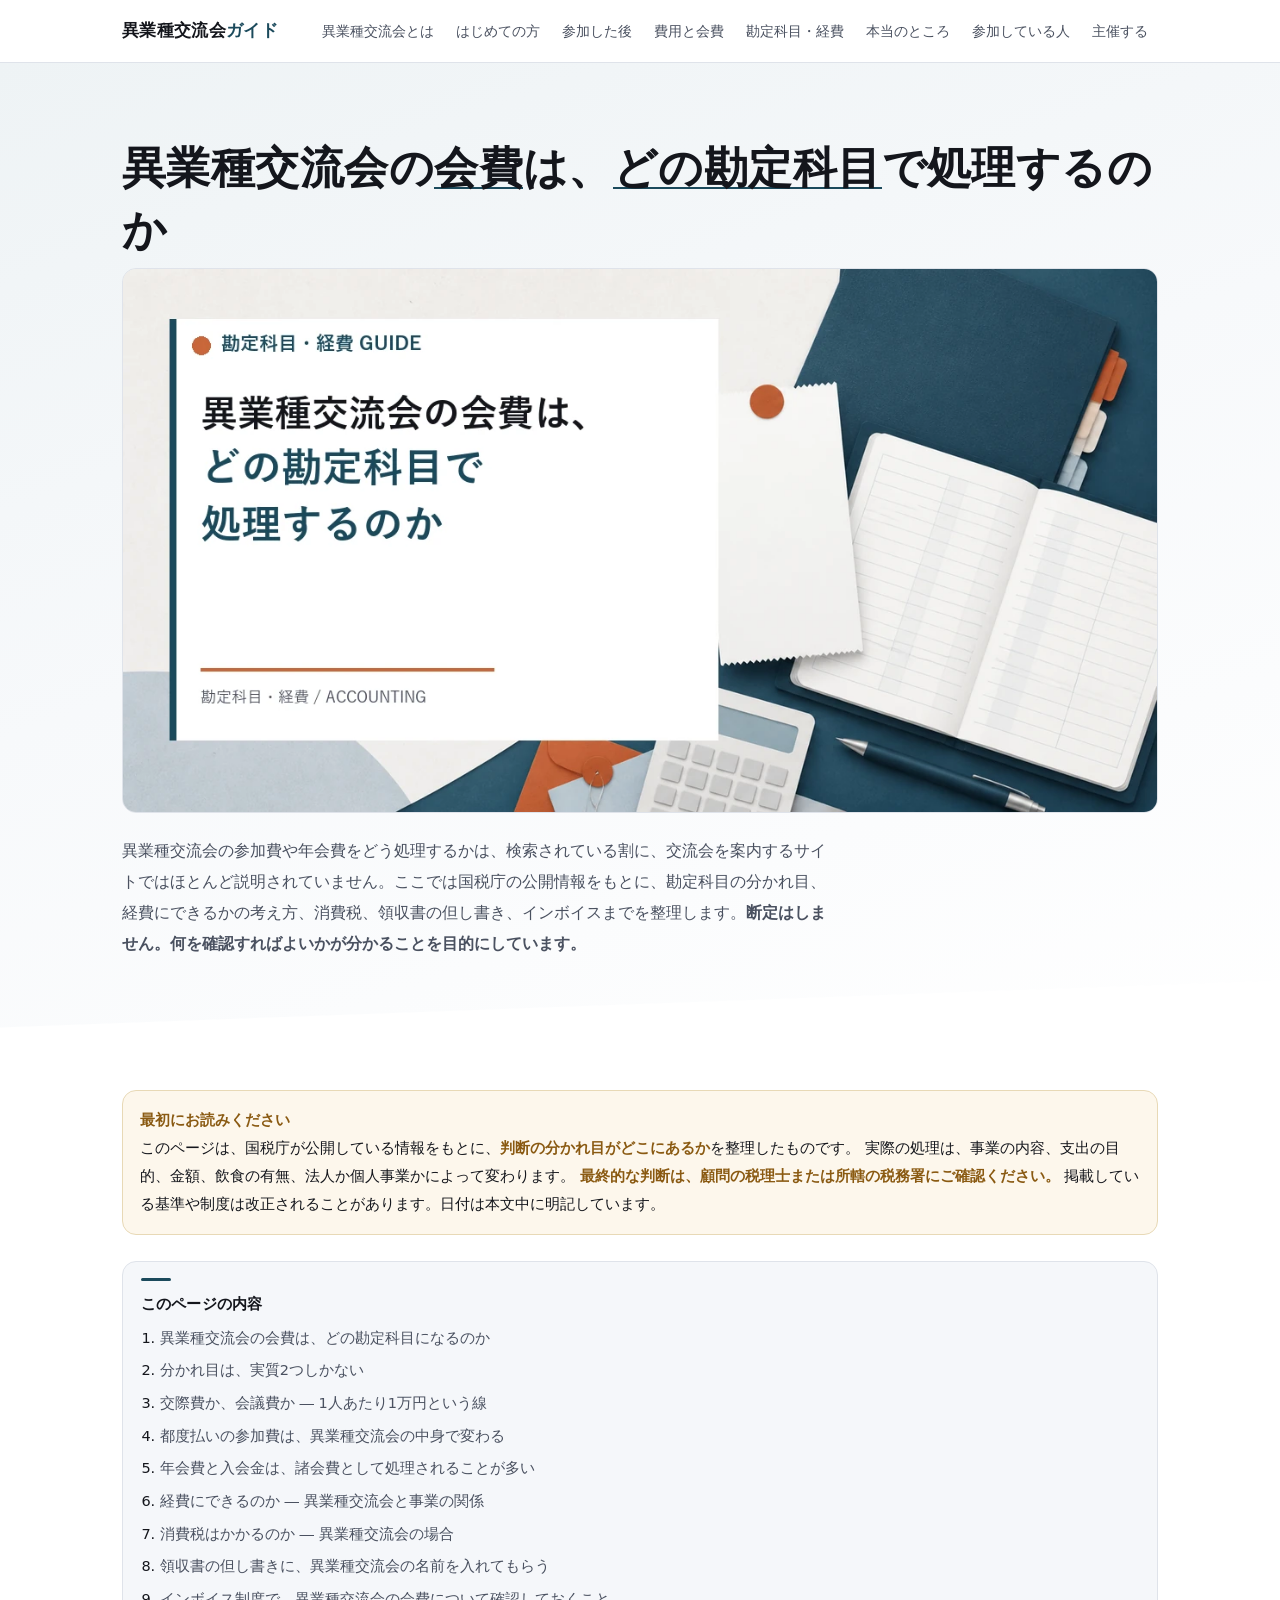
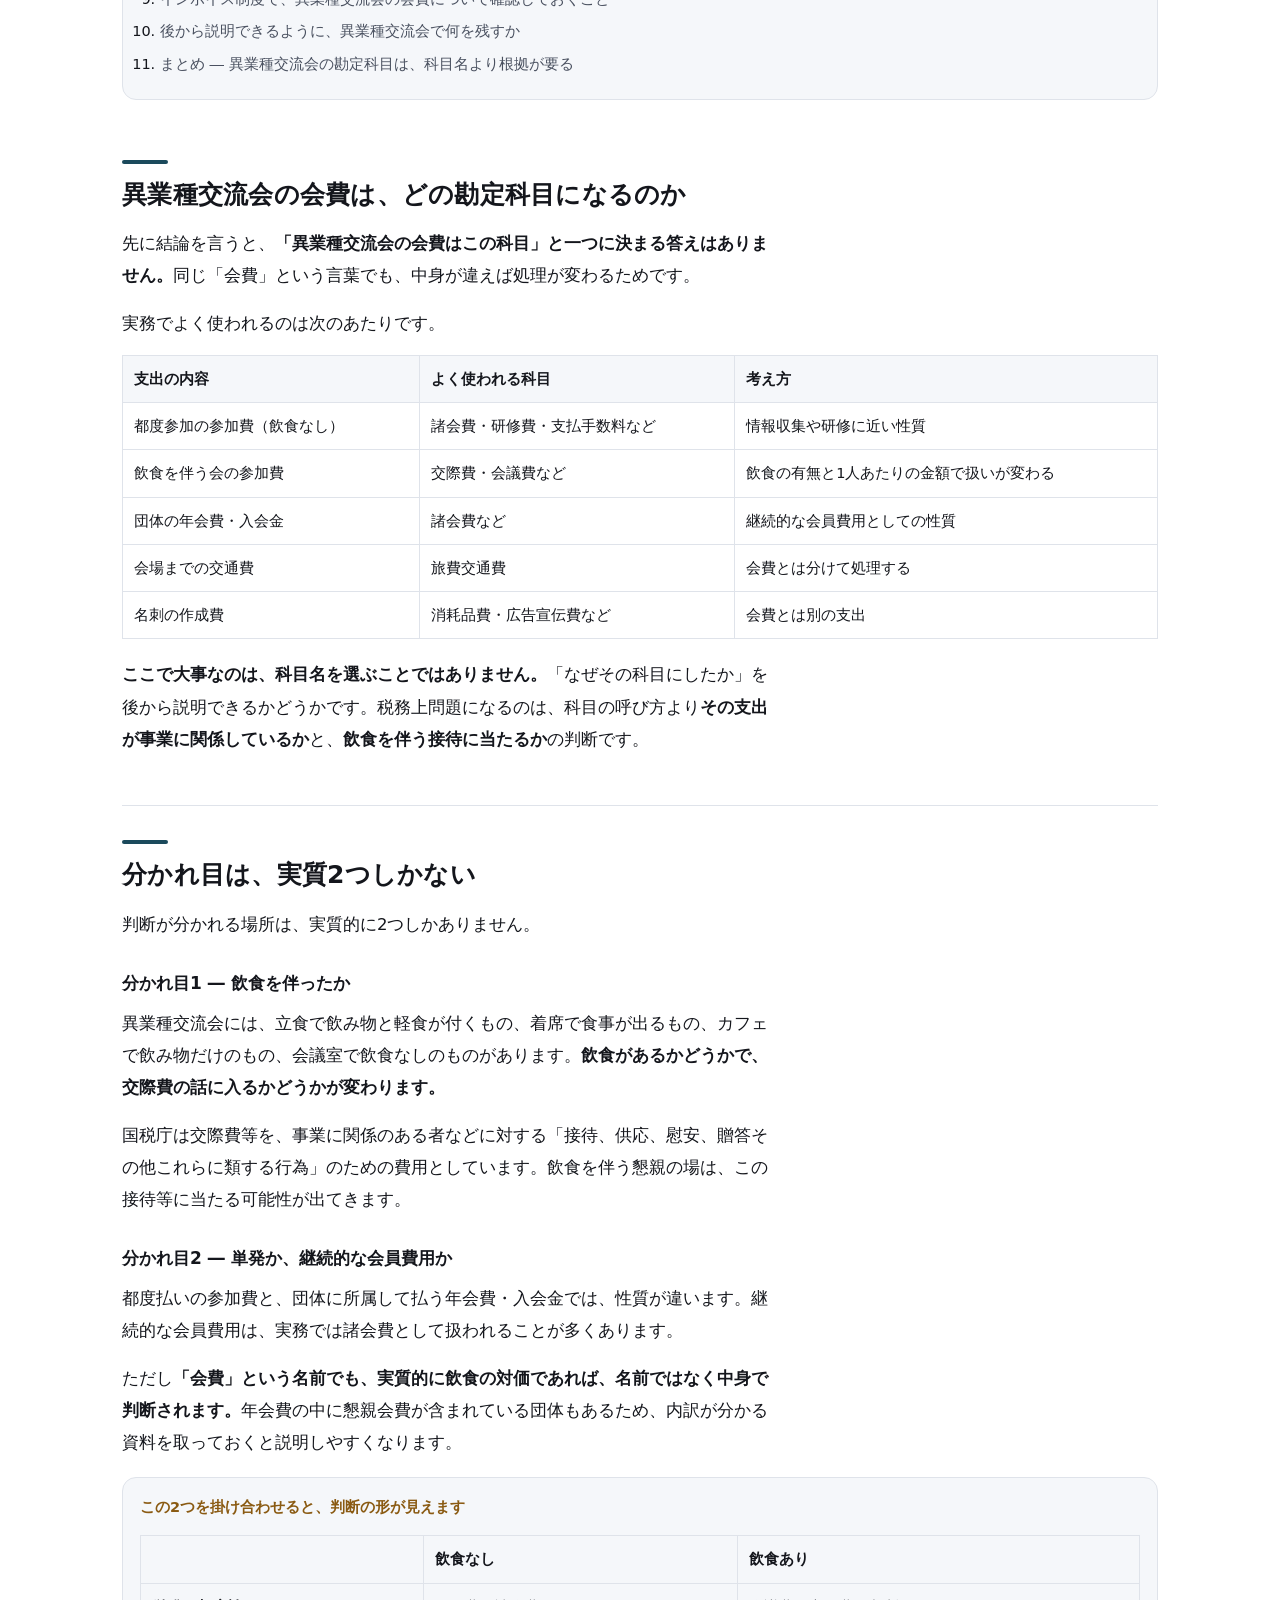
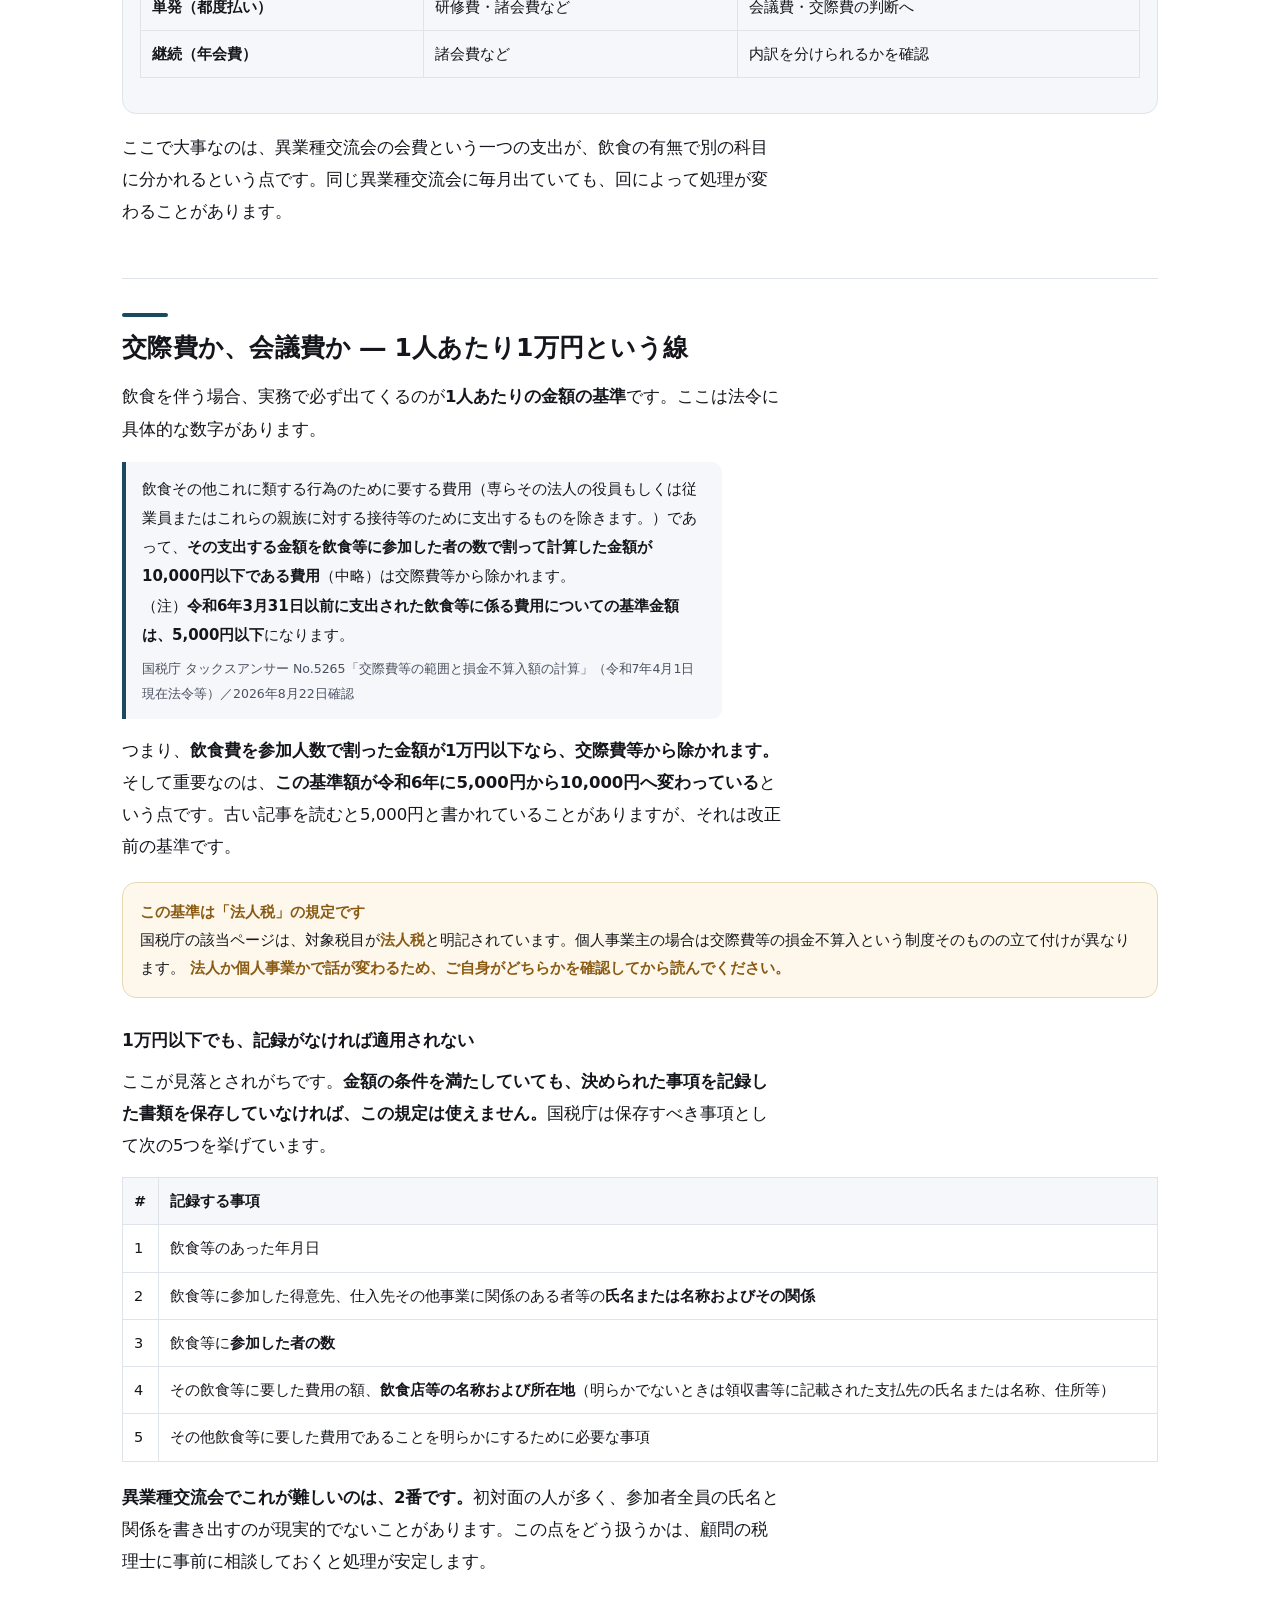
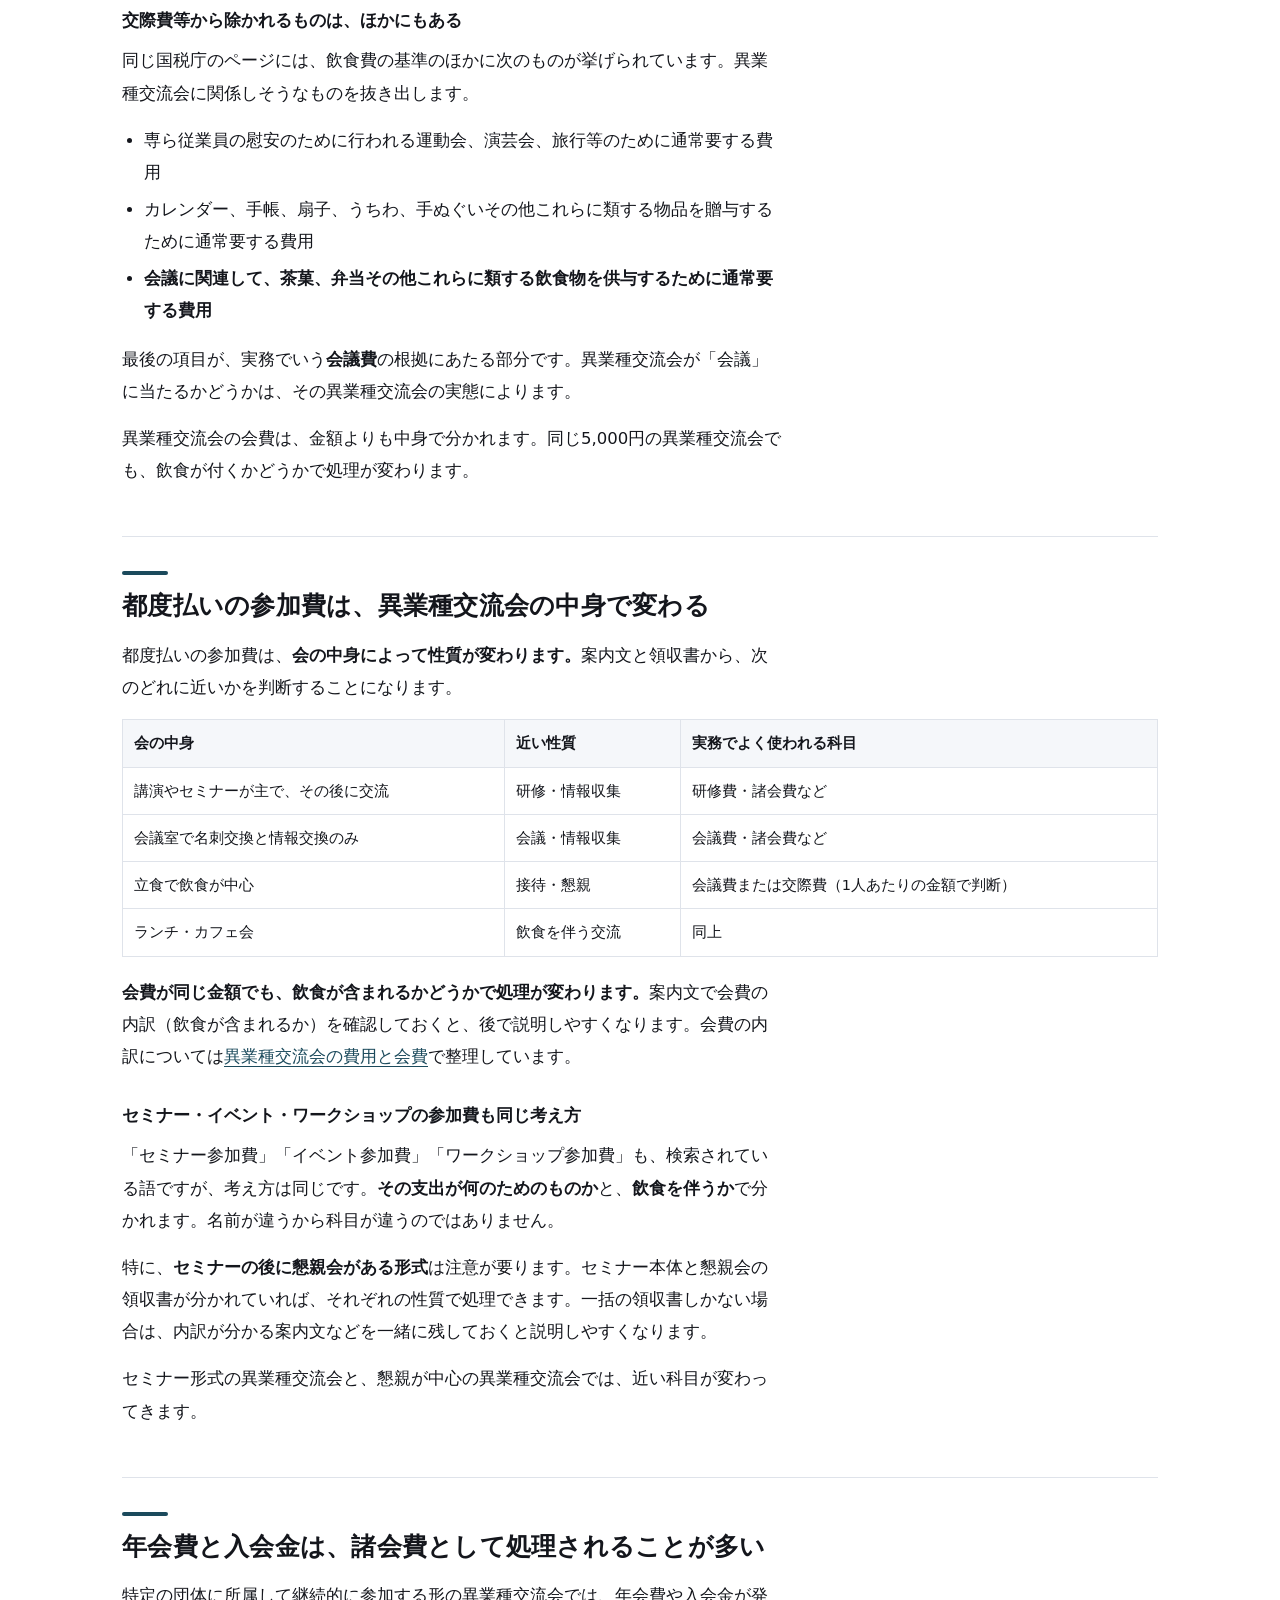
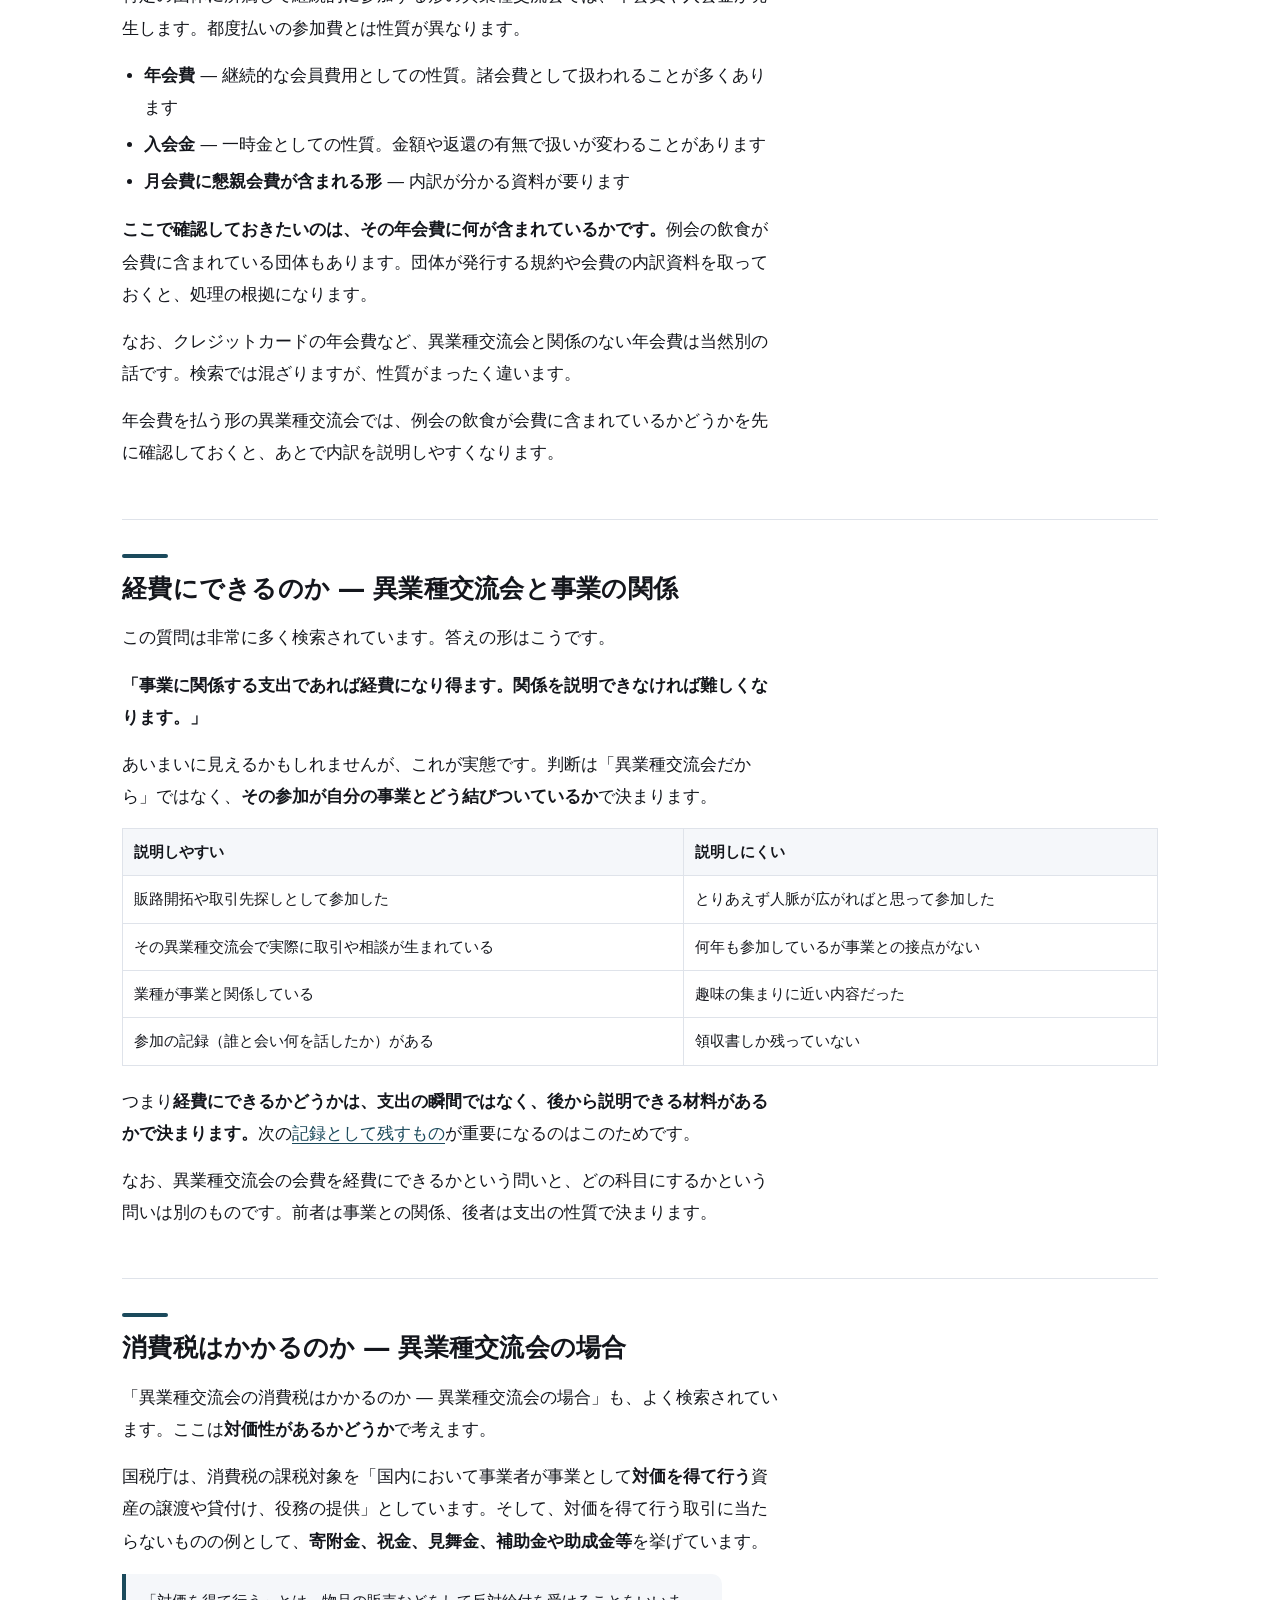
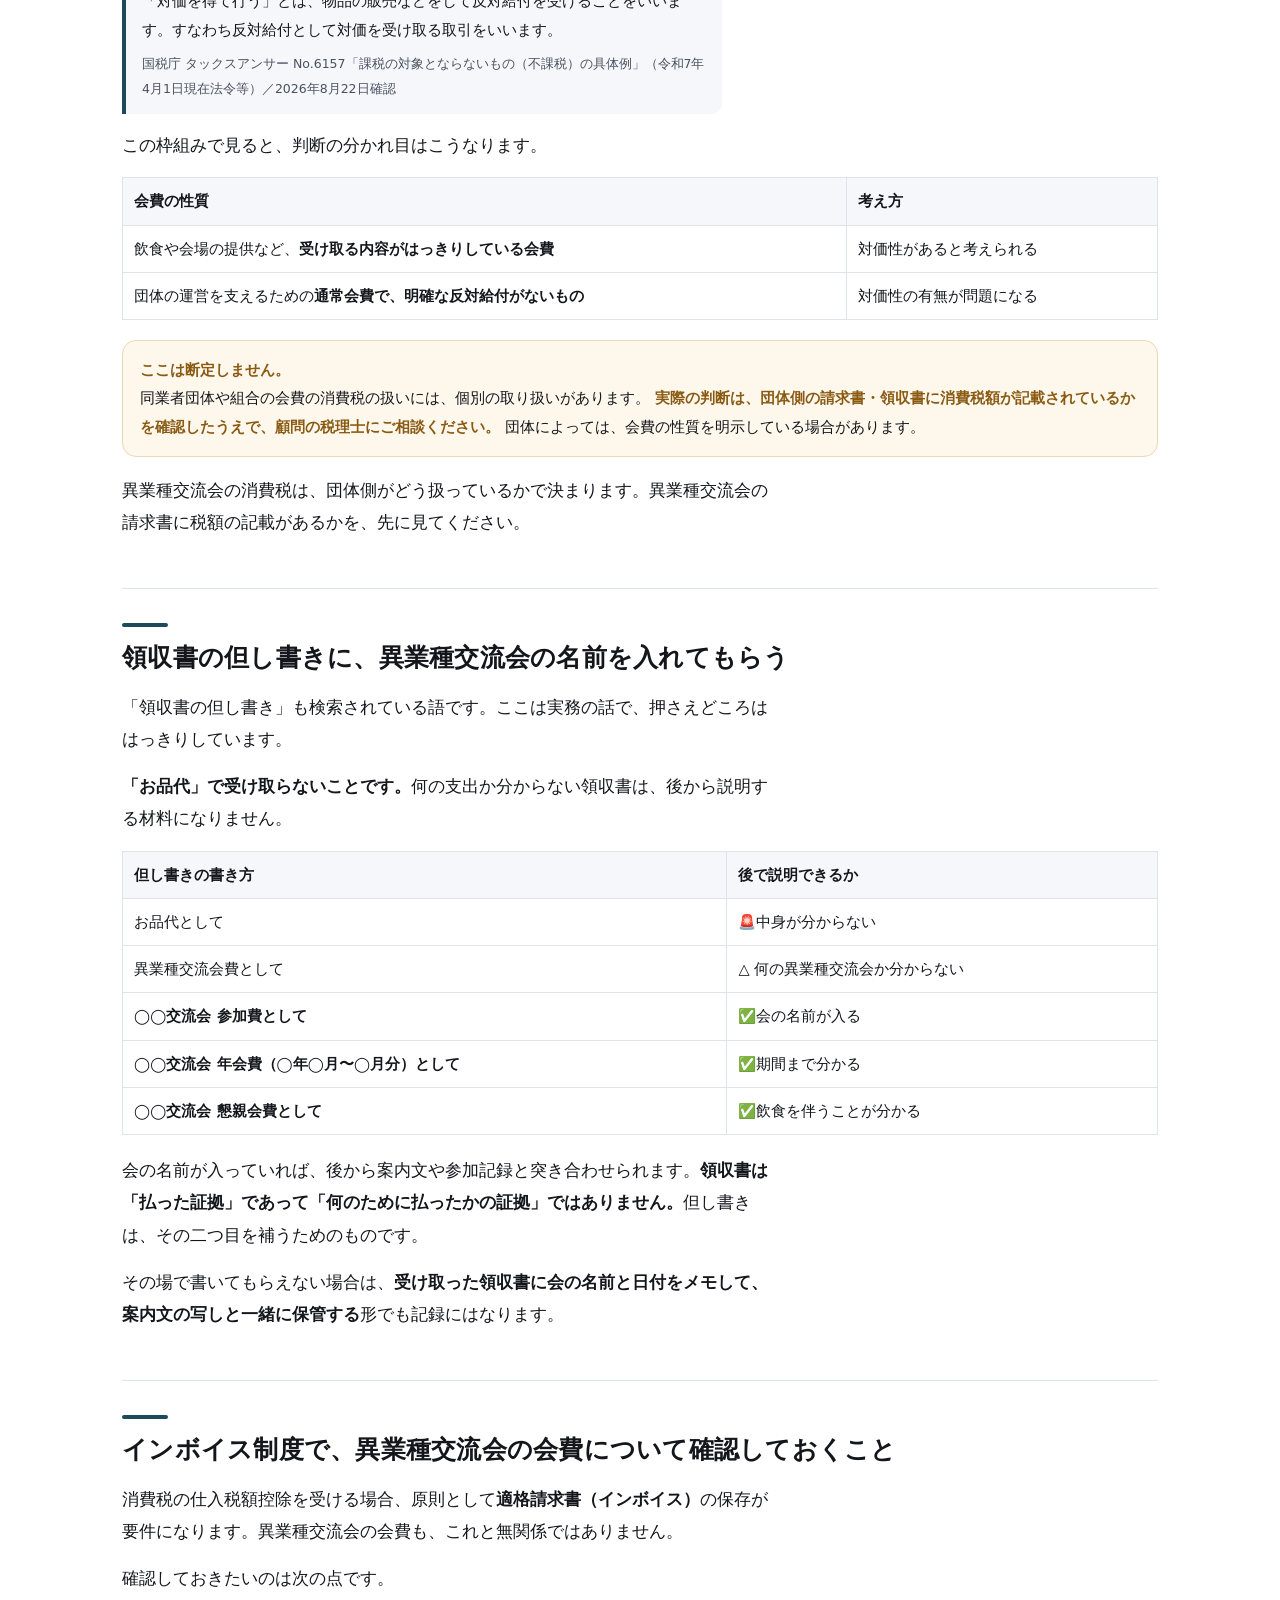
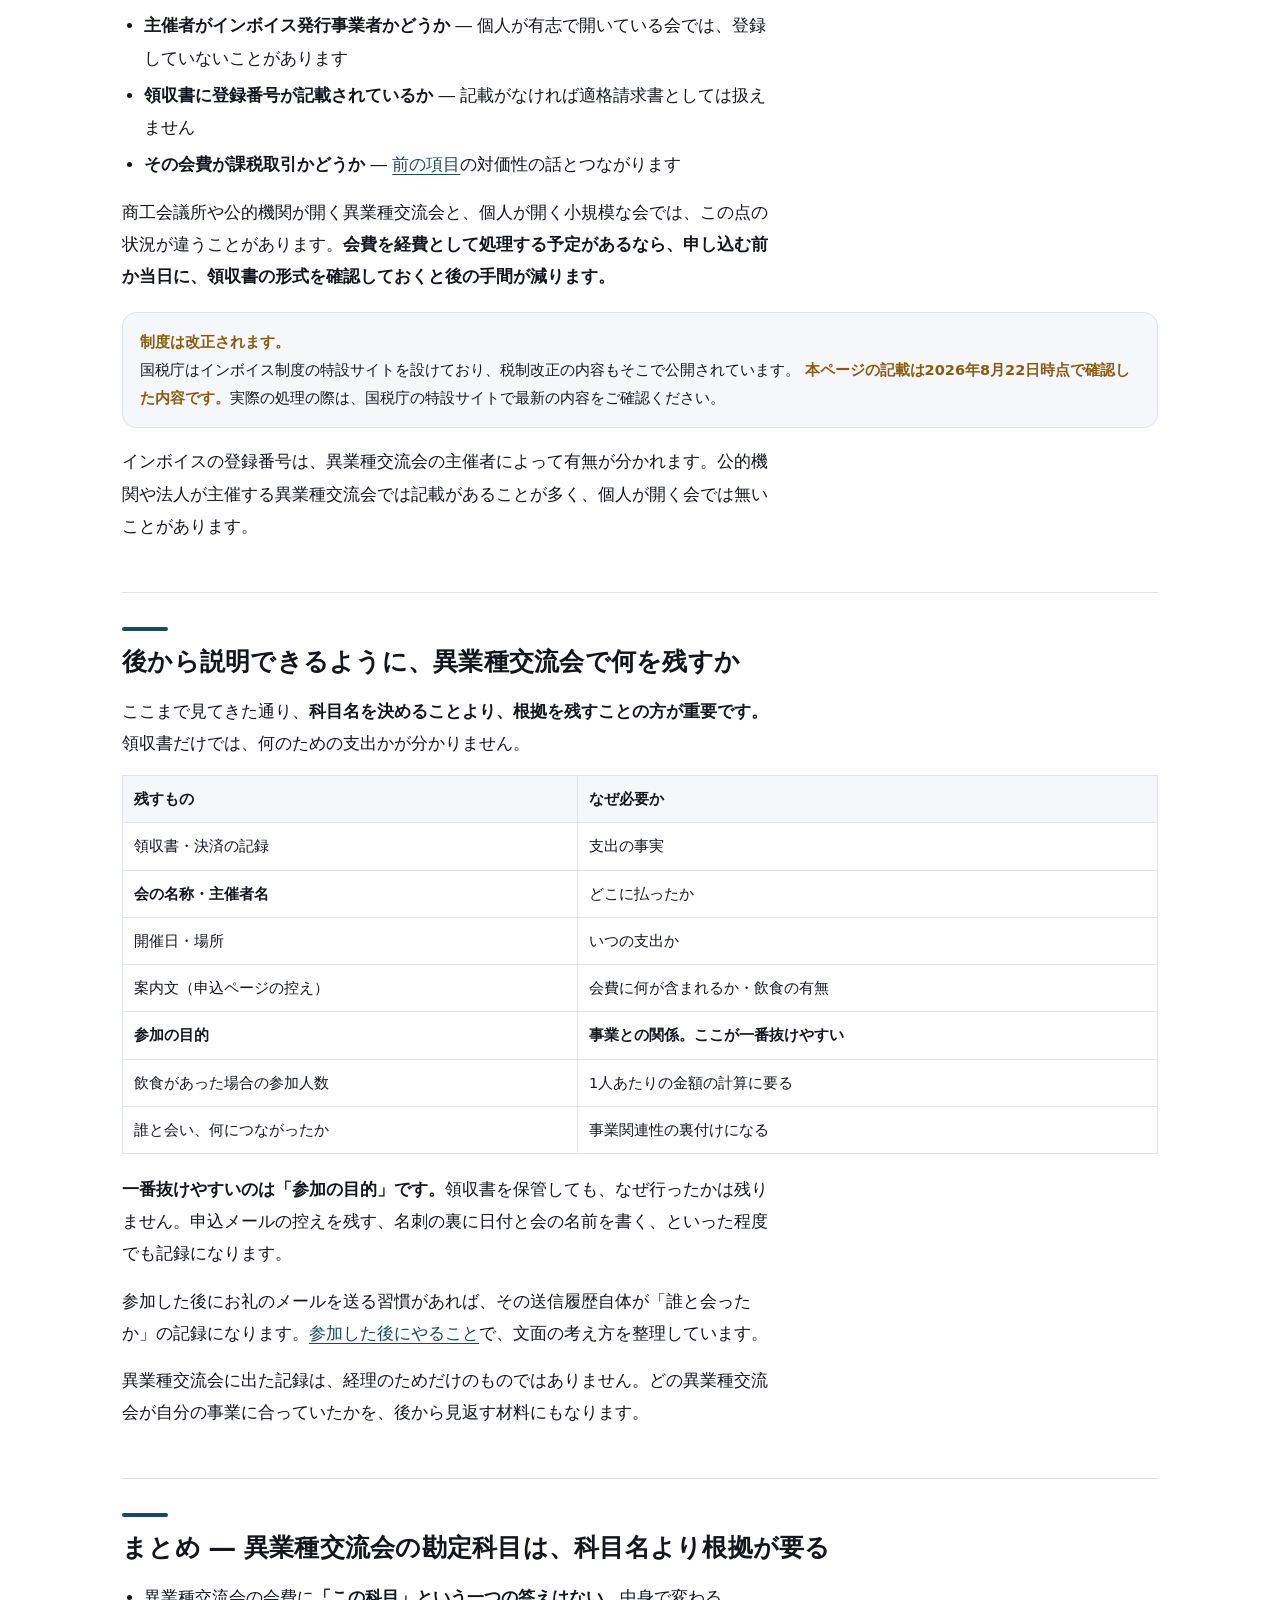
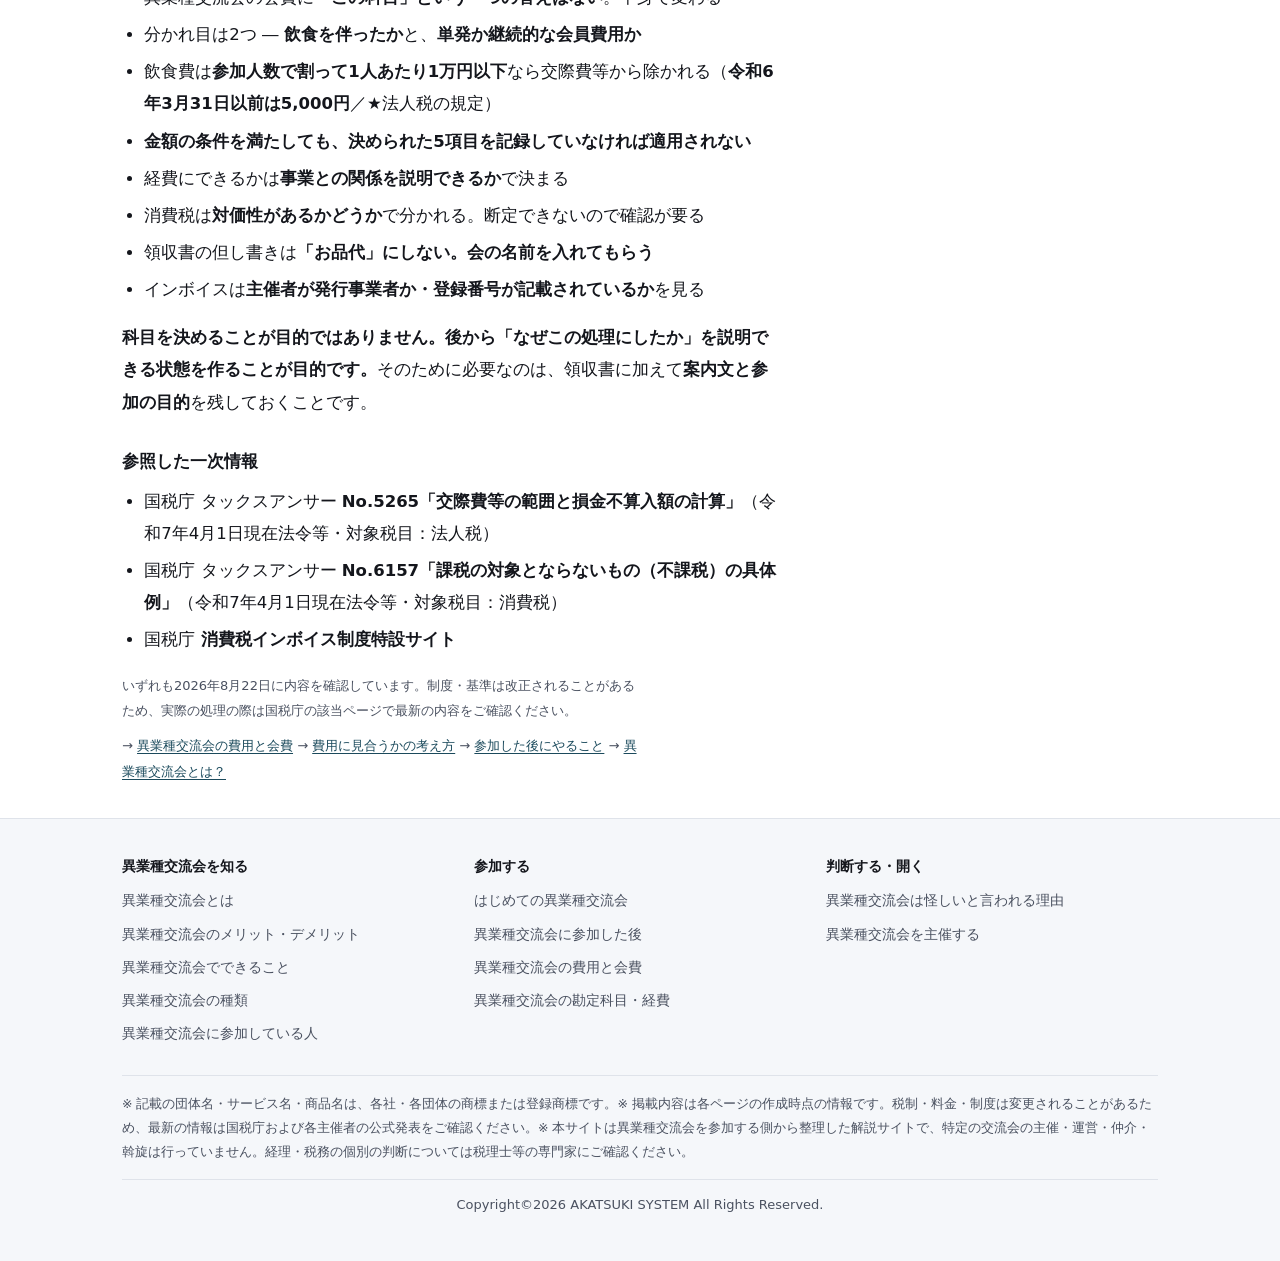
==== commit 07f22fd1: "フッターに商標・時点・免責の3注記とコピーライトを追加（AIラボ・宣伝と同じ形） Hikârư「AIラボと宣伝のようにフッタ権利や色々書いた？」で実測したら、 コピーライトが1件も無く、注記も免責1本" ====
--- a/accounting/index.html
+++ b/accounting/index.html
@@ -4,7 +4,7 @@
 <meta charset="utf-8">
 <meta name="viewport" content="width=device-width,initial-scale=1">
 <title>異業種交流会の会費と勘定科目｜経費・消費税・領収書・インボイス</title>
-<meta name="description" content="異業種交流会の会費や参加費を、どの勘定科目で処理するか。交際費と会議費の分かれ目、経費にできるかの考え方、消費税の扱い、領収書の但し書き、インボイス制度まで、国税庁の公開情報をもとに「何を確認すればよいか」が分かる形で整理しました。">
+<meta name="description" content="異業種交流会の会費や参加費は、どの勘定科目で処理するのか。交際費と会議費の分かれ目（1人あたり10,000円の基準と5つの保存要件）、諸会費として扱える場合、経費にできるかの考え方、消費税の課税・不課税の判定、領収書の但し書き、インボイス制度の影響まで。国税庁のタックスアンサー番号つきで整理しました。">
 <link rel="canonical" href="https://koryukai.akatsuki-system.online/accounting/">
 <link rel="stylesheet" href="../css/base.css">
 <meta name="robots" content="index,follow,max-image-preview:large">
@@ -12,20 +12,25 @@
 <meta property="og:site_name" content="異業種交流会ガイド">
 <meta property="og:locale" content="ja_JP">
 <meta property="og:title" content="異業種交流会の会費と勘定科目｜経費・消費税・領収書・インボイス">
-<meta property="og:description" content="異業種交流会の会費や参加費を、どの勘定科目で処理するか。交際費と会議費の分かれ目、経費にできるかの考え方、消費税の扱い、領収書の但し書き、インボイス制度まで、国税庁の公開情報をもとに「何を確認すればよいか」が分かる形で整理しました。">
+<meta property="og:description" content="異業種交流会の会費や参加費は、どの勘定科目で処理するのか。交際費と会議費の分かれ目（1人あたり10,000円の基準と5つの保存要件）、諸会費として扱える場合、経費にできるかの考え方、消費税の課税・不課税の判定、領収書の但し書き、インボイス制度の影響まで。国税庁のタックスアンサー番号つきで整理しました。">
 <meta property="og:url" content="https://koryukai.akatsuki-system.online/accounting/">
+<meta name="twitter:title" content="異業種交流会の会費と勘定科目｜経費・消費税・領収書・インボイス">
+<meta name="twitter:description" content="異業種交流会の会費や参加費は、どの勘定科目で処理するのか。交際費と会議費の分かれ目（1人あたり10,000円の基準と5つの保存要件）、諸会費として扱える場合、経費にできるかの考え方、消費税の課税・不課税の判定、領収書の但し書き、インボイス制度の影響まで。国税庁のタックスアンサー番号つきで整理しました。">
 <meta property="og:image" content="https://koryukai.akatsuki-system.online/img/hero-accounting.webp">
 <meta property="og:image:width" content="1200">
 <meta property="og:image:height" content="630">
 <meta property="og:image:alt" content="異業種交流会の会費の勘定科目。交際費と会議費の分かれ目、経費処理、消費税とインボイス、領収書の保存要件">
 <meta name="twitter:card" content="summary_large_image">
+<meta name="twitter:image" content="https://koryukai.akatsuki-system.online/img/hero-accounting.webp">
+<meta name="twitter:image:alt" content="異業種交流会の会費の勘定科目。交際費と会議費の分かれ目、経費処理、消費税とインボイス、領収書の保存要件">
 <link rel="icon" href="/favicon.ico" sizes="any">
 <link rel="icon" type="image/png" sizes="32x32" href="/favicon-32x32.png">
 <link rel="icon" type="image/png" sizes="16x16" href="/favicon-16x16.png">
 <link rel="apple-touch-icon" sizes="180x180" href="/apple-touch-icon.png">
 <link rel="manifest" href="/site.webmanifest">
+<link rel="mask-icon" href="/safari-pinned-tab.svg" color="#1b4a5c">
 <meta name="theme-color" content="#1b4a5c">
-<script type="application/ld+json">{"@context": "https://schema.org", "@type": "Article", "headline": "異業種交流会の会費は、どの勘定科目で処理するのか", "description": "異業種交流会の会費や参加費を、どの勘定科目で処理するか。交際費と会議費の分かれ目、経費にできるかの考え方、消費税の扱い、領収書の但し書き、インボイス制度まで、国税庁の公開情報をもとに「何を確認すればよいか」が分かる形で整理しました。", "inLanguage": "ja", "dateModified": "2026-08-23", "image": "https://koryukai.akatsuki-system.online/img/hero-accounting.webp"}</script>
+<script type="application/ld+json">{"@context": "https://schema.org", "@type": "Article", "headline": "異業種交流会の会費は、どの勘定科目で処理するのか", "description": "異業種交流会の会費や参加費は、どの勘定科目で処理するのか。交際費と会議費の分かれ目（1人あたり10,000円の基準と5つの保存要件）、諸会費として扱える場合、経費にできるかの考え方、消費税の課税・不課税の判定、領収書の但し書き、インボイス制度の影響まで。国税庁のタックスアンサー番号つきで整理しました。", "inLanguage": "ja", "dateModified": "2026-08-23", "image": "https://koryukai.akatsuki-system.online/img/hero-accounting.webp"}</script>
 <script type="application/ld+json">{"@context": "https://schema.org", "@type": "BreadcrumbList", "itemListElement": [{"@type": "ListItem", "position": 1, "name": "異業種交流会とは", "item": "/"}, {"@type": "ListItem", "position": 2, "name": "異業種交流会の会費は、どの勘定科目で処理するのか"}]}</script>
 </head>
 <body>
@@ -364,11 +369,10 @@
         <a href="/organize/">異業種交流会を主催する</a>
       </div>
     </div>
-    <div class="btm">
-      本サイトは、異業種交流会について参加する側から見た情報を整理した解説サイトです。
-      特定の交流会の主催・運営・仲介は行っていません。
-      掲載内容は公開情報をもとに作成しており、経理・税務の判断については税理士等の専門家にご確認ください。
-    </div>
+    <div class="btm" aria-label="商標・情報・運営に関する注記">
+      <p>※ 記載の団体名・サービス名・商品名は、各社・各団体の商標または登録商標です。※ 掲載内容は各ページの作成時点の情報です。税制・料金・制度は変更されることがあるため、最新の情報は国税庁および各主催者の公式発表をご確認ください。※ 本サイトは異業種交流会を参加する側から整理した解説サイトで、特定の交流会の主催・運営・仲介・斡旋は行っていません。経理・税務の個別の判断については税理士等の専門家にご確認ください。</p>
+    </div>
+    <div class="fine"><span>Copyright©2026 AKATSUKI SYSTEM All Rights Reserved.</span></div>
   </div>
 </footer>
 
--- a/css/base.css
+++ b/css/base.css
@@ -182,6 +182,11 @@
 .ft a:hover{color:var(--accent);text-decoration:underline}
 .ft b{color:var(--ink);display:block;margin-bottom:5px;font-size:13.5px}
 .ft .btm{margin-top:24px;padding-top:16px;border-top:1px solid var(--line);font-size:12.5px}
+/* ★注記は1段落で出す（3行に分けると権利放棄を強く見せすぎる → AIラボ 99_作業ログ L232） */
+.ft .btm p{margin:0}
+/* ★コピーライト：AIラボ・宣伝サイトと同じ 13px・中央 */
+.ft .fine{margin-top:14px;padding-top:12px;border-top:1px solid var(--line);
+          font-size:13px;text-align:center;color:var(--ink-2)}
 
 @media (max-width:820px){
   .hd .wrap{height:auto;padding-top:10px;padding-bottom:10px;flex-wrap:wrap}
